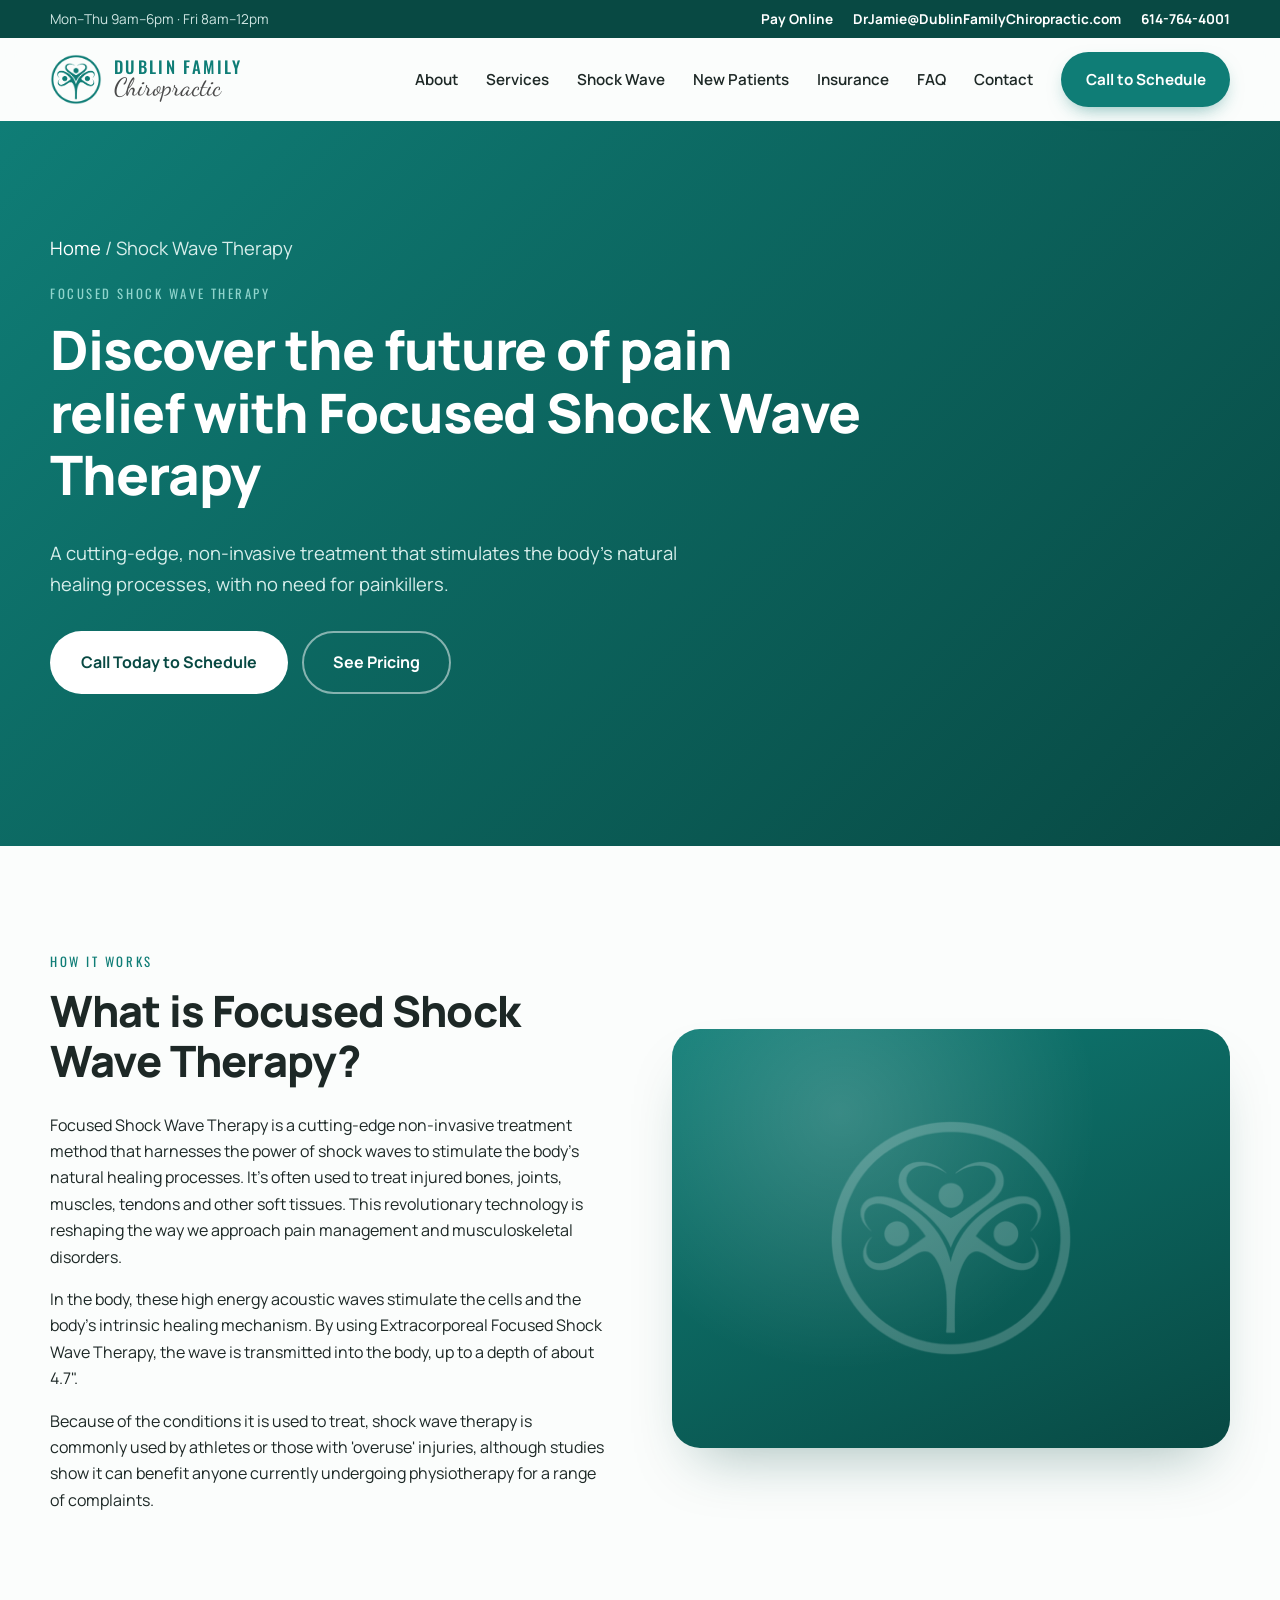
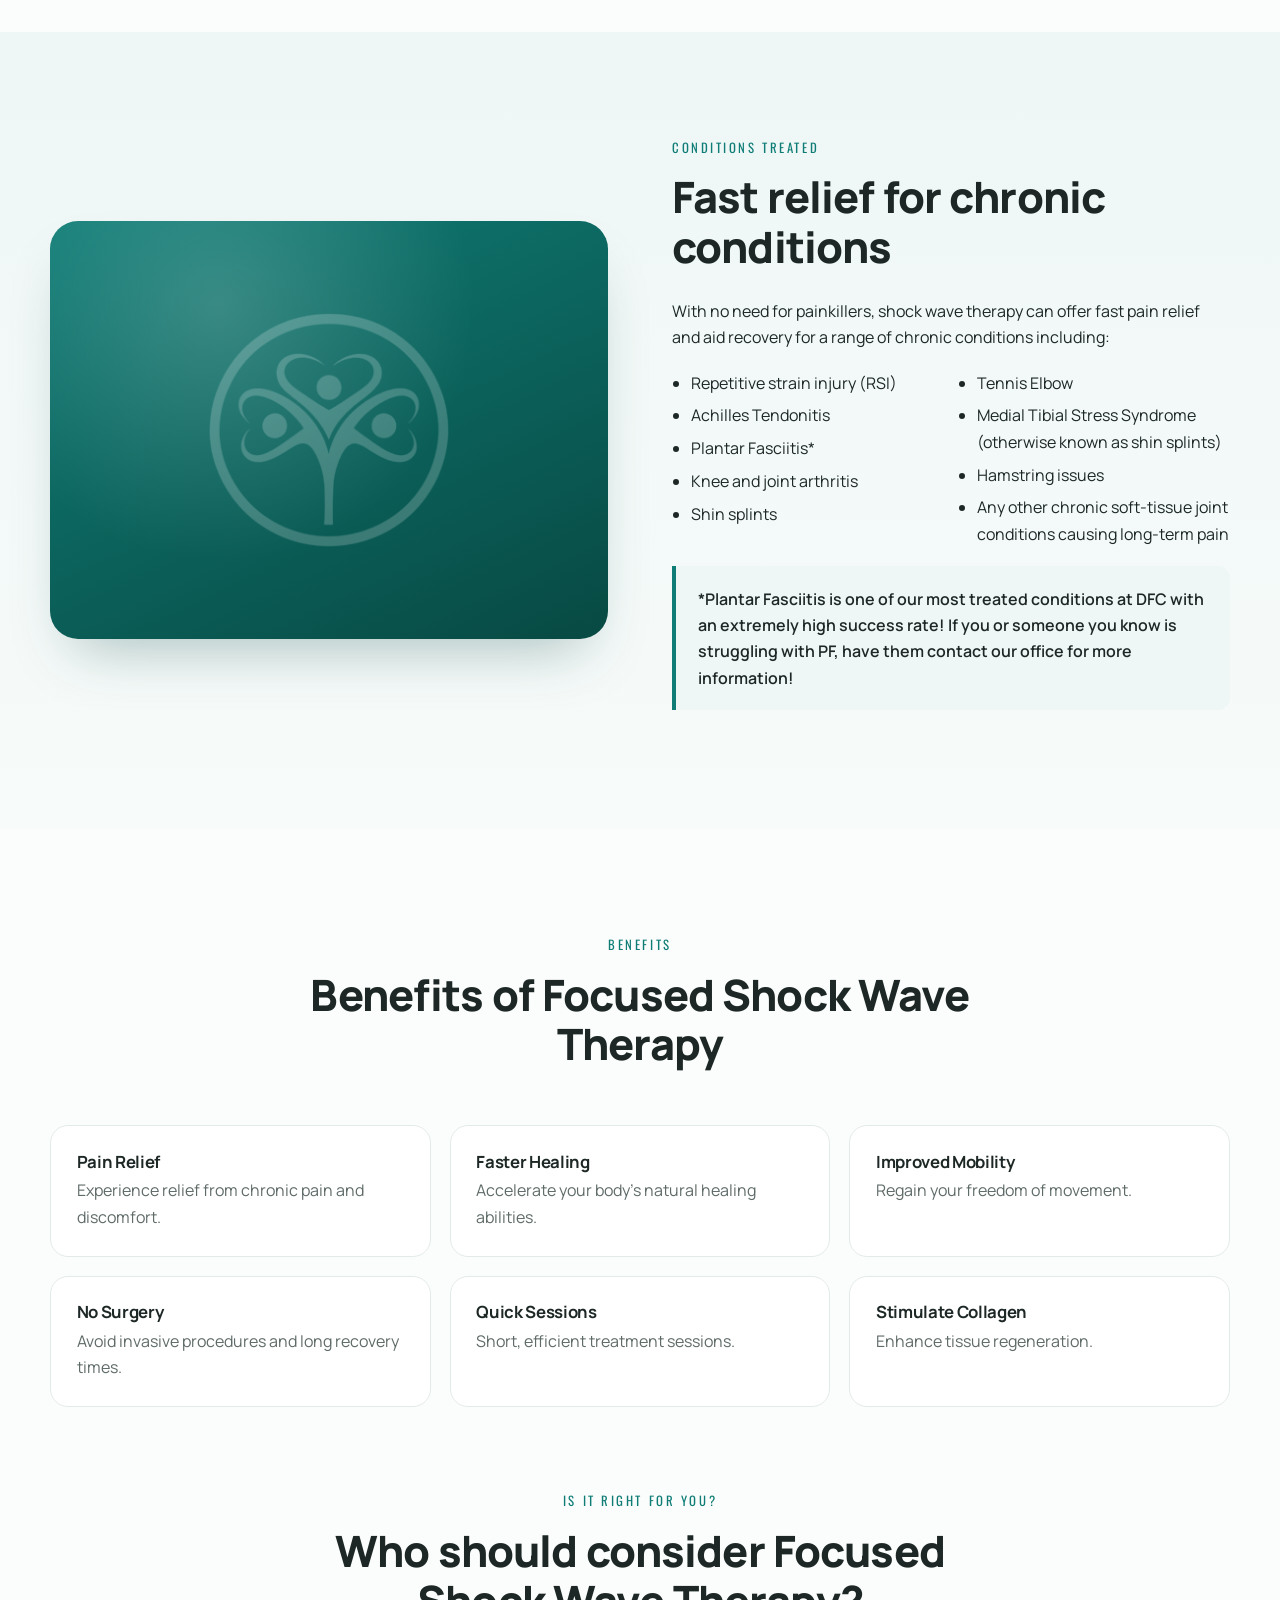
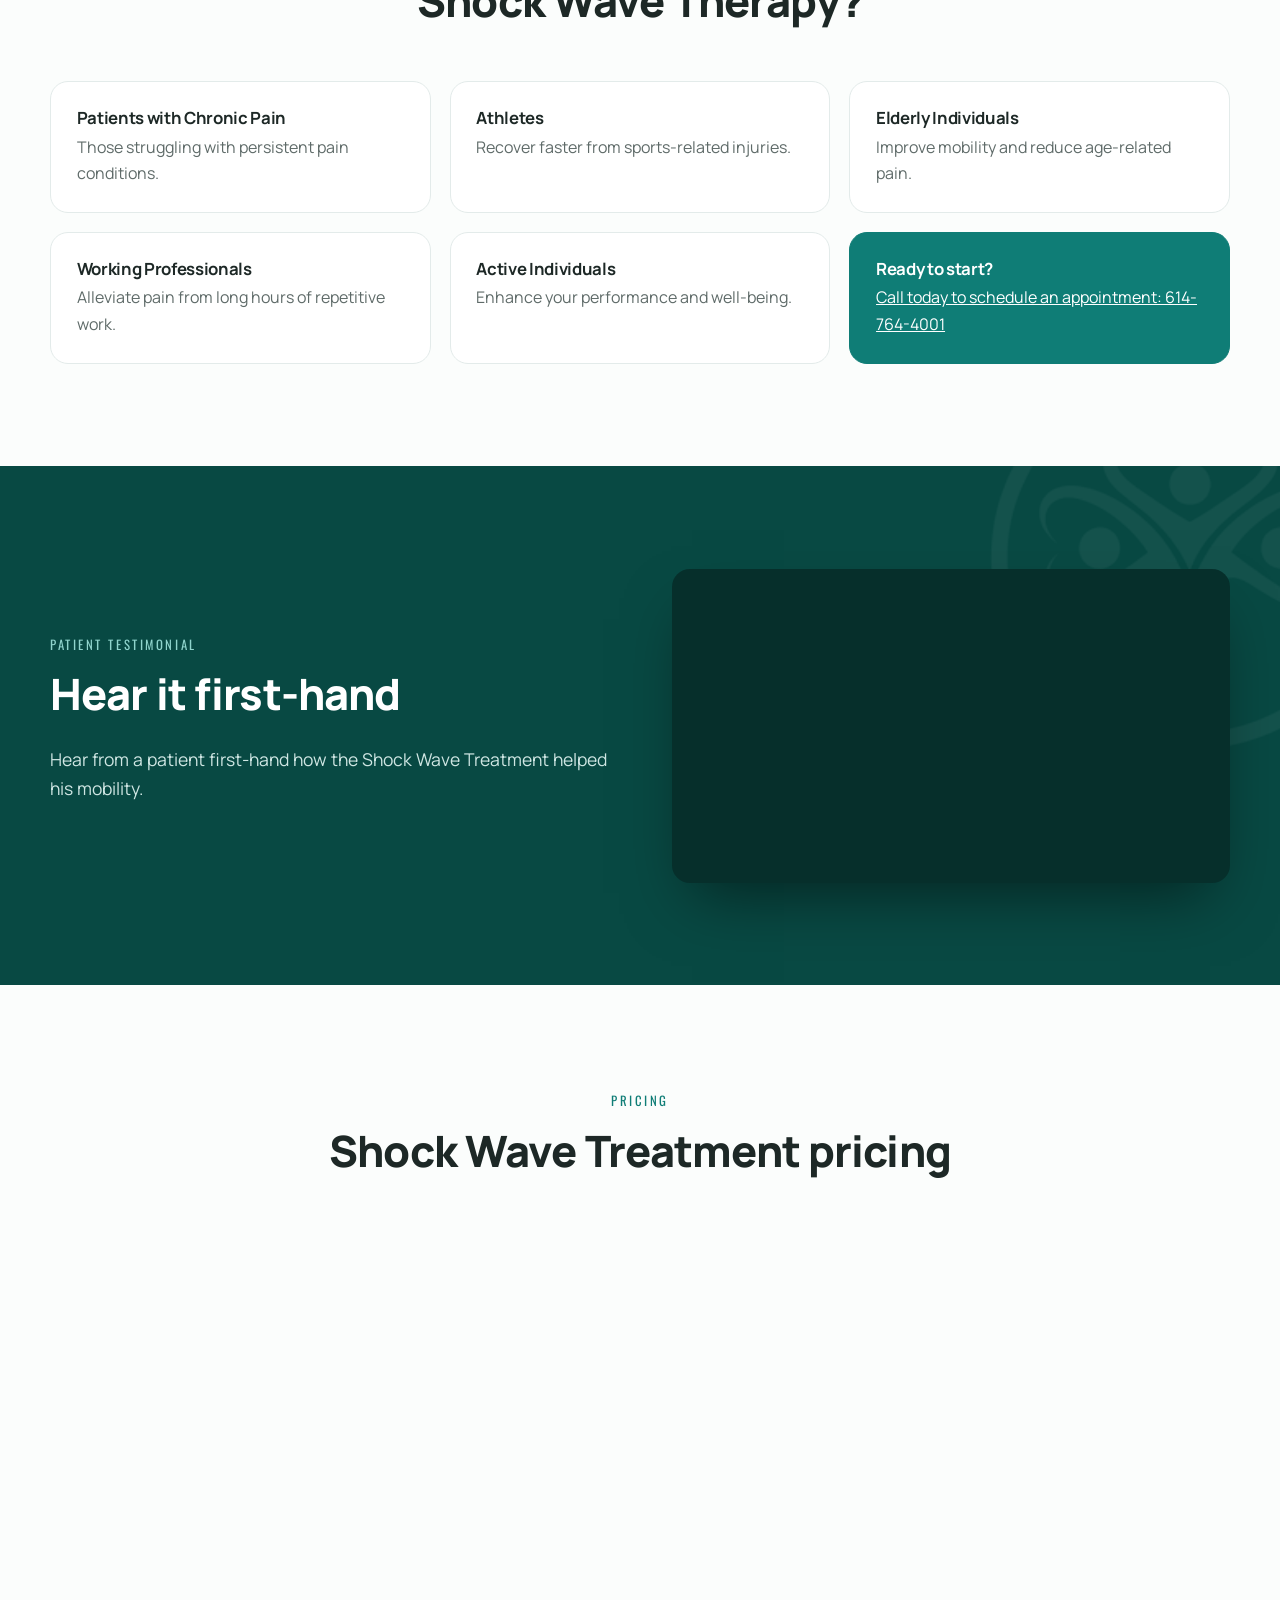
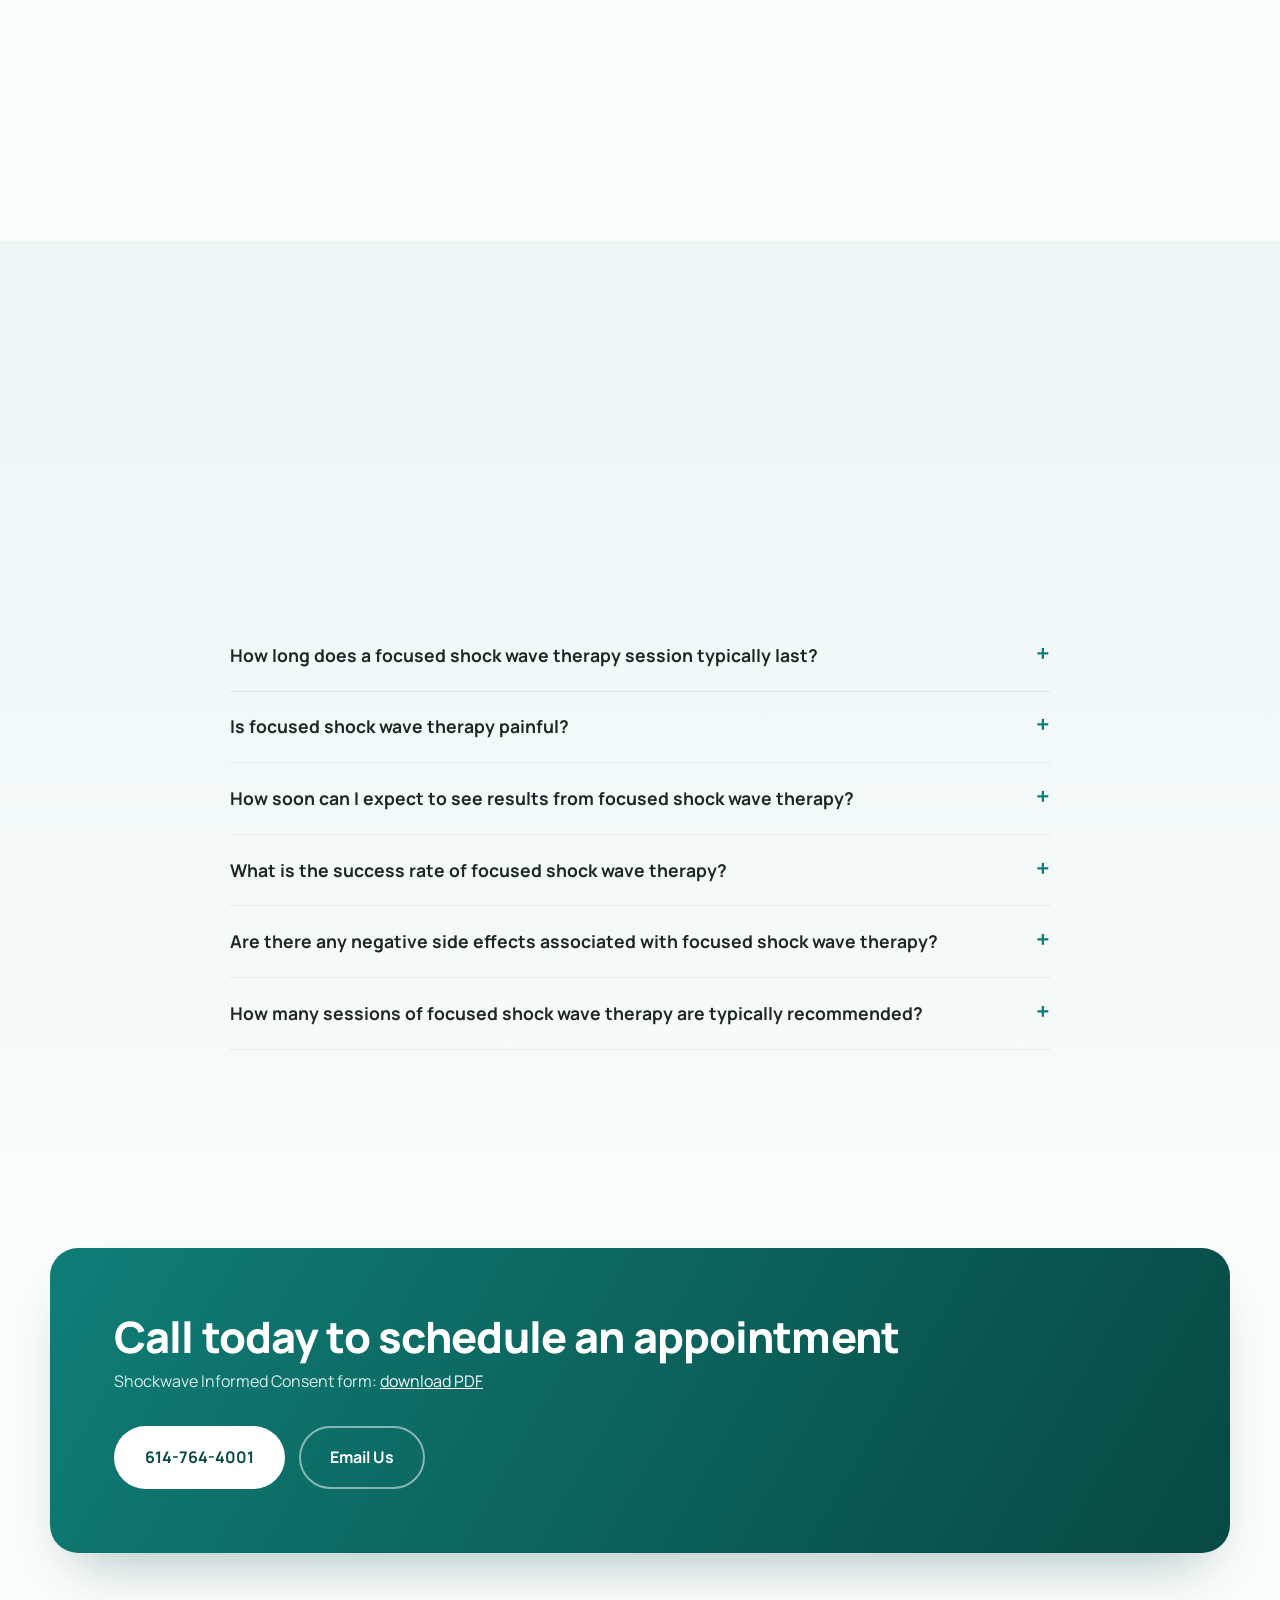
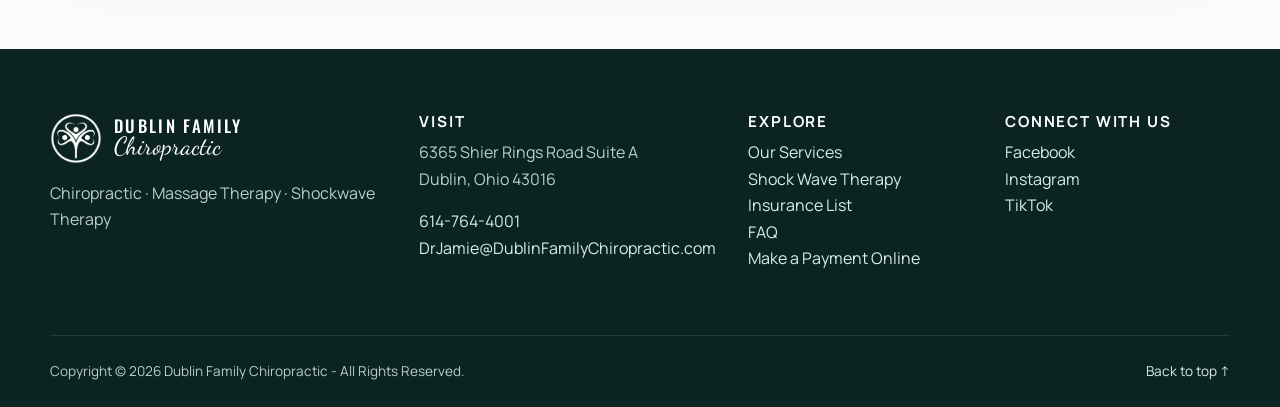
==== shock-wave-therapy/index.html @ 58684d63 "Initial Dublin Family Chiropractic website Modern rebuild of dublinfamilychiropractic.com with all c" ====
<!DOCTYPE html>
<html lang="en">
<head>
  <meta charset="utf-8">
  <meta name="viewport" content="width=device-width, initial-scale=1">
  <title>Focused Shock Wave Therapy in Dublin, Ohio | Dublin Family Chiropractic</title>
  <meta name="description" content="Focused Shock Wave Therapy at Dublin Family Chiropractic in Dublin, Ohio. Non-invasive relief for plantar fasciitis, Achilles tendonitis, tennis elbow, knee arthritis and more. 3-session package $450.">
  <link rel="canonical" href="https://dublinfamilychiropractic.com/shock-wave-therapy">
  <link rel="icon" href="../assets/favicon.png">
  <link rel="preconnect" href="https://fonts.googleapis.com">
  <link rel="preconnect" href="https://fonts.gstatic.com" crossorigin>
  <link href="https://fonts.googleapis.com/css2?family=Manrope:wght@400;500;600;700;800&family=Oswald:wght@500&family=Dancing+Script:wght@600&display=swap" rel="stylesheet">
  <link rel="stylesheet" href="../styles.css">
  <script type="application/ld+json">
  {
    "@context": "https://schema.org",
    "@type": "FAQPage",
    "mainEntity": [
      {"@type":"Question","name":"How long does a focused shock wave therapy session typically last?","acceptedAnswer":{"@type":"Answer","text":"Each treatment session typically takes between 6 to 10 minutes, making it a quick and efficient option for those with busy schedules."}},
      {"@type":"Question","name":"Is focused shock wave therapy painful?","acceptedAnswer":{"@type":"Answer","text":"Patients may experience controlled pain during the session, typically rated around 7/10 on a pain scale of 1-10. It's important to note that the discomfort is short-lived, lasting only for the duration of the treatment and usually relief is experienced at the end of the first treatment session."}},
      {"@type":"Question","name":"How soon can I expect to see results from focused shock wave therapy?","acceptedAnswer":{"@type":"Answer","text":"Many patients report noticeable improvements after the first treatment. However, individual responses may vary, and a customized treatment plan will be discussed during your consultation."}},
      {"@type":"Question","name":"What is the success rate of focused shock wave therapy?","acceptedAnswer":{"@type":"Answer","text":"Focused shock wave therapy boasts an impressive 87% success rate in addressing various musculoskeletal conditions. This non-invasive approach has been proven effective for many individuals seeking relief from pain."}},
      {"@type":"Question","name":"Are there any negative side effects associated with focused shock wave therapy?","acceptedAnswer":{"@type":"Answer","text":"No, focused shock wave therapy is known for its excellent safety profile with minimal to no negative side effects reported. It is a non-surgical and non-pharmaceutical option for those seeking pain relief."}},
      {"@type":"Question","name":"How many sessions of focused shock wave therapy are typically recommended?","acceptedAnswer":{"@type":"Answer","text":"The number of sessions needed varies based on the specific condition being treated. Your chiropractor will assess your individual needs during the consultation and recommend a personalized treatment plan to achieve the best results."}}
    ]
  }
  </script>
</head>
<body>

  <div class="topbar">
    <div class="container topbar__inner">
      <span class="topbar__left">Mon–Thu 9am–6pm · Fri 8am–12pm</span>
      <span class="topbar__right">
        <a href="../#payment">Pay Online</a>
        <a href="mailto:DrJamie@DublinFamilyChiropractic.com" class="hide-sm">DrJamie@DublinFamilyChiropractic.com</a>
        <a href="tel:6147644001">614-764-4001</a>
      </span>
    </div>
  </div>

  <header class="header" id="top">
    <div class="container header__inner">
      <a href="../" class="brand" aria-label="Dublin Family Chiropractic home">
        <img src="../assets/logo-icon.png" alt="" class="brand__icon" width="52" height="51">
        <span class="brand__text">
          <span class="brand__name">Dublin Family</span>
          <span class="brand__script">Chiropractic</span>
        </span>
      </a>
      <nav class="nav" id="nav" aria-label="Main">
        <a href="../#about">About</a>
        <a href="../#services">Services</a>
        <a href="./" aria-current="page">Shock Wave</a>
        <a href="../#new-patients">New Patients</a>
        <a href="../#insurance">Insurance</a>
        <a href="../#faq">FAQ</a>
        <a href="../#contact">Contact</a>
        <a href="tel:6147644001" class="btn btn--primary nav__cta">Call to Schedule</a>
      </nav>
      <button class="nav-toggle" aria-label="Open menu" aria-expanded="false" aria-controls="nav">
        <span></span><span></span><span></span>
      </button>
    </div>
  </header>

  <main>
    <section class="page-hero">
      <img class="page-hero__bg" src="https://img1.wsimg.com/isteam/ip/3ddc919d-f928-452c-81f0-b2dad1ad7b15/Treatment-%20Knee-326798f.jpg/:/rs=w:1600" alt="" onerror="this.remove()">
      <div class="container reveal">
        <p class="crumbs"><a href="../">Home</a> / Shock Wave Therapy</p>
        <span class="eyebrow">Focused Shock Wave Therapy</span>
        <h1>Discover the future of pain relief with Focused Shock Wave Therapy</h1>
        <p>A cutting-edge, non-invasive treatment that stimulates the body's natural healing processes, with no need for painkillers.</p>
        <div class="hero__actions">
          <a href="tel:6147644001" class="btn btn--light btn--lg">Call Today to Schedule</a>
          <a href="#pricing" class="btn btn--outline-light btn--lg">See Pricing</a>
        </div>
      </div>
    </section>

    <!-- What is it -->
    <section class="section">
      <div class="container split">
        <div class="reveal">
          <span class="eyebrow">How it works</span>
          <h2>What is Focused Shock Wave Therapy?</h2>
          <p>Focused Shock Wave Therapy is a cutting-edge non-invasive treatment method that harnesses the power of shock waves to stimulate the body's natural healing processes. It's often used to treat injured bones, joints, muscles, tendons and other soft tissues. This revolutionary technology is reshaping the way we approach pain management and musculoskeletal disorders.</p>
          <p>In the body, these high energy acoustic waves stimulate the cells and the body's intrinsic healing mechanism. By using Extracorporeal Focused Shock Wave Therapy, the wave is transmitted into the body, up to a depth of about 4.7".</p>
          <p>Because of the conditions it is used to treat, shock wave therapy is commonly used by athletes or those with 'overuse' injuries, although studies show it can benefit anyone currently undergoing physiotherapy for a range of complaints.</p>
        </div>
        <div class="reveal">
          <div class="photo-frame photo-frame--wide">
            <img src="../assets/logo-icon.png" alt="" class="photo-frame__mark">
            <img class="photo-frame__img photo-frame__img--contain" src="https://img1.wsimg.com/isteam/ip/3ddc919d-f928-452c-81f0-b2dad1ad7b15/DFC_Shockwave%20Therapy_website_icons.jpg/:/rs=w:1200" alt="Targets treatment, short time, fewer appointments" loading="lazy" onerror="this.remove()">
          </div>
        </div>
      </div>
    </section>

    <!-- Conditions -->
    <section class="section section--tint">
      <div class="container split">
        <div class="reveal">
          <div class="photo-frame photo-frame--wide">
            <img src="../assets/logo-icon.png" alt="" class="photo-frame__mark">
            <img class="photo-frame__img" src="https://img1.wsimg.com/isteam/ip/3ddc919d-f928-452c-81f0-b2dad1ad7b15/DFC_Shockwave%20Therapy_website_foot.jpg/:/rs=w:1200" alt="Shock wave therapy for the foot" loading="lazy" onerror="this.remove()">
          </div>
        </div>
        <div class="reveal">
          <span class="eyebrow">Conditions treated</span>
          <h2>Fast relief for chronic conditions</h2>
          <p>With no need for painkillers, shock wave therapy can offer fast pain relief and aid recovery for a range of chronic conditions including:</p>
          <ul class="cond-list">
            <li>Repetitive strain injury (RSI)</li>
            <li>Achilles Tendonitis</li>
            <li>Plantar Fasciitis*</li>
            <li>Knee and joint arthritis</li>
            <li>Shin splints</li>
            <li>Tennis Elbow</li>
            <li>Medial Tibial Stress Syndrome (otherwise known as shin splints)</li>
            <li>Hamstring issues</li>
            <li>Any other chronic soft-tissue joint conditions causing long-term pain</li>
          </ul>
          <p class="callout">*Plantar Fasciitis is one of our most treated conditions at DFC with an extremely high success rate! If you or someone you know is struggling with PF, have them contact our office for more information!</p>
        </div>
      </div>
    </section>

    <!-- Benefits -->
    <section class="section">
      <div class="container">
        <div class="section__head reveal">
          <span class="eyebrow">Benefits</span>
          <h2>Benefits of Focused Shock Wave Therapy</h2>
        </div>
        <div class="benefits">
          <div class="benefit reveal"><h3>Pain Relief</h3><p>Experience relief from chronic pain and discomfort.</p></div>
          <div class="benefit reveal"><h3>Faster Healing</h3><p>Accelerate your body's natural healing abilities.</p></div>
          <div class="benefit reveal"><h3>Improved Mobility</h3><p>Regain your freedom of movement.</p></div>
          <div class="benefit reveal"><h3>No Surgery</h3><p>Avoid invasive procedures and long recovery times.</p></div>
          <div class="benefit reveal"><h3>Quick Sessions</h3><p>Short, efficient treatment sessions.</p></div>
          <div class="benefit reveal"><h3>Stimulate Collagen</h3><p>Enhance tissue regeneration.</p></div>
        </div>

        <div class="section__head reveal" style="margin-top:5rem">
          <span class="eyebrow">Is it right for you?</span>
          <h2>Who should consider Focused Shock Wave Therapy?</h2>
        </div>
        <div class="benefits">
          <div class="benefit reveal"><h3>Patients with Chronic Pain</h3><p>Those struggling with persistent pain conditions.</p></div>
          <div class="benefit reveal"><h3>Athletes</h3><p>Recover faster from sports-related injuries.</p></div>
          <div class="benefit reveal"><h3>Elderly Individuals</h3><p>Improve mobility and reduce age-related pain.</p></div>
          <div class="benefit reveal"><h3>Working Professionals</h3><p>Alleviate pain from long hours of repetitive work.</p></div>
          <div class="benefit reveal"><h3>Active Individuals</h3><p>Enhance your performance and well-being.</p></div>
          <div class="benefit benefit--cta reveal"><h3>Ready to start?</h3><p><a href="tel:6147644001">Call today to schedule an appointment: 614-764-4001</a></p></div>
        </div>
      </div>
    </section>

    <!-- Testimonial -->
    <section class="section section--dark">
      <div class="container split split--dark reveal">
        <div>
          <span class="eyebrow">Patient testimonial</span>
          <h2>Hear it first-hand</h2>
          <p class="on-dark">Hear from a patient first-hand how the Shock Wave Treatment helped his mobility.</p>
        </div>
        <div class="video">
          <iframe src="https://player.vimeo.com/video/907253555?h=490e301cfd&amp;title=0&amp;portrait=0&amp;byline=0&amp;badge=0" title="Patient testimonial: shock wave treatment" allow="fullscreen; picture-in-picture" loading="lazy"></iframe>
        </div>
      </div>
    </section>

    <!-- Pricing -->
    <section class="section" id="pricing">
      <div class="container">
        <div class="section__head reveal">
          <span class="eyebrow">Pricing</span>
          <h2>Shock Wave Treatment pricing</h2>
        </div>
        <div class="pricing">
          <div class="price price--main reveal">
            <span class="price__tag">Package</span>
            <h3>Shock Wave Treatment Package</h3>
            <div class="price__amount">$450</div>
            <p>Includes three targeted sessions spaced 5-10 days apart. Following these sessions, a fourth follow-up/consultation appointment is scheduled one month after the final treatment, to assess progress and determine the necessity for future sessions. This important session educates patients on continued healing up to a year later. Our commitment extends beyond the treatment room, providing you with a nutritional support to optimize your recovery during this extended period.</p>
            <a href="tel:6147644001" class="btn btn--primary">Call to Book</a>
          </div>
          <div class="price reveal">
            <h3>Individual Session Add-On</h3>
            <div class="price__amount">$150</div>
            <p>After completing a package, these sessions target specific concerns, offering personalized care for continued improvement and ensuring you receive the precise attention your body deserves.</p>
          </div>
        </div>
        <p class="notes reveal" style="margin-top:2rem">Not currently covered by insurance, however Flexible Spending or Health Savings Accounts may be used for payment and coverage.</p>
      </div>
    </section>

    <!-- FAQ -->
    <section class="section section--tint">
      <div class="container faq">
        <div class="section__head reveal">
          <span class="eyebrow">FAQ</span>
          <h2>Focused Shock Wave Therapy FAQs</h2>
          <p>Please reach us at <a href="mailto:DrJamie@DublinFamilyChiropractic.com">DrJamie@DublinFamilyChiropractic.com</a> if you cannot find an answer to your question.</p>
        </div>
        <div class="accordion reveal">
          <details><summary>How long does a focused shock wave therapy session typically last?</summary><p>Each treatment session typically takes between 6 to 10 minutes, making it a quick and efficient option for those with busy schedules.</p></details>
          <details><summary>Is focused shock wave therapy painful?</summary><p>Patients may experience controlled pain during the session, typically rated around 7/10 on a pain scale of 1-10. It's important to note that the discomfort is short-lived, lasting only for the duration of the treatment and usually relief is experienced at the end of the first treatment session.</p></details>
          <details><summary>How soon can I expect to see results from focused shock wave therapy?</summary><p>Many patients report noticeable improvements after the first treatment. However, individual responses may vary, and a customized treatment plan will be discussed during your consultation.</p></details>
          <details><summary>What is the success rate of focused shock wave therapy?</summary><p>Focused shock wave therapy boasts an impressive 87% success rate in addressing various musculoskeletal conditions. This non-invasive approach has been proven effective for many individuals seeking relief from pain.</p></details>
          <details><summary>Are there any negative side effects associated with focused shock wave therapy?</summary><p>No, focused shock wave therapy is known for its excellent safety profile with minimal to no negative side effects reported. It is a non-surgical and non-pharmaceutical option for those seeking pain relief.</p></details>
          <details><summary>How many sessions of focused shock wave therapy are typically recommended?</summary><p>The number of sessions needed varies based on the specific condition being treated. Your chiropractor will assess your individual needs during the consultation and recommend a personalized treatment plan to achieve the best results.</p></details>
        </div>
      </div>
    </section>

    <section class="cta" style="padding-top:clamp(4rem,8vw,6rem)">
      <div class="container cta__inner reveal">
        <div>
          <h2>Call today to schedule an appointment</h2>
          <p>Shockwave Informed Consent form: <a href="https://img1.wsimg.com/blobby/go/3ddc919d-f928-452c-81f0-b2dad1ad7b15/downloads/Shockwave%20Informed%20Consent.pdf?ver=1788445958295" target="_blank" rel="noopener" style="color:#fff;text-decoration:underline">download PDF</a></p>
        </div>
        <div class="cta__actions">
          <a href="tel:6147644001" class="btn btn--light btn--lg">614-764-4001</a>
          <a href="mailto:DrJamie@DublinFamilyChiropractic.com?subject=Shock%20Wave%20Therapy" class="btn btn--outline-light btn--lg">Email Us</a>
        </div>
      </div>
    </section>
  </main>

  <footer class="footer">
    <div class="container footer__grid">
      <div>
        <a href="../" class="brand brand--light">
          <img src="../assets/logo-icon-white.png" alt="" class="brand__icon" width="52" height="51">
          <span class="brand__text">
            <span class="brand__name">Dublin Family</span>
            <span class="brand__script">Chiropractic</span>
          </span>
        </a>
        <p class="footer__tag">Chiropractic · Massage Therapy · Shockwave Therapy</p>
      </div>
      <div>
        <h4>Visit</h4>
        <p>6365 Shier Rings Road Suite A<br>Dublin, Ohio 43016</p>
        <p><a href="tel:6147644001">614-764-4001</a><br><a href="mailto:DrJamie@DublinFamilyChiropractic.com">DrJamie@DublinFamilyChiropractic.com</a></p>
      </div>
      <div>
        <h4>Explore</h4>
        <p><a href="../#services">Our Services</a><br><a href="./">Shock Wave Therapy</a><br><a href="../#insurance">Insurance List</a><br><a href="../#faq">FAQ</a><br><a href="../#payment">Make a Payment Online</a></p>
      </div>
      <div>
        <h4>Connect with us</h4>
        <p><a href="https://www.facebook.com/DublinFamilyChiro/" target="_blank" rel="noopener">Facebook</a><br><a href="https://www.instagram.com/DFCWellness" target="_blank" rel="noopener">Instagram</a><br><a href="https://www.tiktok.com/@dublinfamilychiropractic" target="_blank" rel="noopener">TikTok</a></p>
      </div>
    </div>
    <div class="container footer__bottom">
      <span>Copyright © <span id="year"></span> Dublin Family Chiropractic - All Rights Reserved.</span>
      <a href="#top">Back to top ↑</a>
    </div>
  </footer>

  <div class="mobile-bar">
    <a href="../#contact" class="btn btn--ghost">Contact</a>
    <a href="tel:6147644001" class="btn btn--primary">Call to Schedule</a>
  </div>

  <script src="../script.js"></script>
</body>
</html>
---- styles.css ----
/* ==========================================================
   Dublin Family Chiropractic — styles
   Brand colors sampled from the logo
   ========================================================== */
:root {
  --teal: #0f7d76;
  --teal-600: #0b6660;
  --teal-800: #084943;
  --teal-50: #eef7f6;
  --teal-100: #d7eeeb;
  --ink: #1d2826;
  --gray: #4a4a4a;          /* logo script gray */
  --muted: #5f6b69;
  --line: #e3ebea;
  --bg: #fbfdfc;
  --white: #fff;
  --radius: 18px;
  --radius-sm: 12px;
  --shadow: 0 10px 30px -12px rgba(8, 73, 67, .22);
  --shadow-lg: 0 30px 60px -25px rgba(8, 73, 67, .35);
  --container: 1180px;
}

*, *::before, *::after { box-sizing: border-box; }
html { overflow-x: clip; scroll-behavior: smooth; scroll-padding-top: 90px; }
body {
  margin: 0; overflow-x: hidden;
  font-family: "Manrope", system-ui, -apple-system, Segoe UI, Roboto, sans-serif;
  color: var(--ink);
  background: var(--bg);
  line-height: 1.65;
  -webkit-font-smoothing: antialiased;
}
img { max-width: 100%; display: block; }
a { color: var(--teal); text-decoration: none; }
a:hover { color: var(--teal-600); }
h1, h2, h3, h4 { line-height: 1.15; margin: 0 0 .6em; letter-spacing: -.02em; }
h1 { font-size: clamp(2.3rem, 4.4vw, 3.5rem); font-weight: 800; }
h2 { font-size: clamp(1.9rem, 3.4vw, 2.7rem); font-weight: 800; }
h3 { font-size: 1.2rem; font-weight: 700; }
p { margin: 0 0 1em; }
.lead { font-size: 1.15rem; color: var(--muted); }
.container { width: min(100% - 2.5rem, var(--container)); margin-inline: auto; }
.center { text-align: center; margin-top: 2.5rem; }

/* ---------- Buttons ---------- */
.btn {
  display: inline-flex; align-items: center; justify-content: center; gap: .5rem;
  padding: .8rem 1.4rem; border-radius: 999px; font-weight: 700; font-size: .95rem;
  border: 2px solid transparent; cursor: pointer; transition: all .2s ease; white-space: nowrap;
  font-family: inherit;
}
.btn--lg { padding: 1rem 1.8rem; font-size: 1rem; }
.btn--block { width: 100%; }
.btn--primary { background: var(--teal); color: #fff; box-shadow: 0 8px 20px -8px rgba(15,125,118,.6); }
.btn--primary:hover { background: var(--teal-600); color: #fff; transform: translateY(-2px); }
.btn--ghost { background: transparent; color: var(--teal); border-color: var(--teal-100); }
.btn--ghost:hover { border-color: var(--teal); background: var(--teal-50); }
.btn--light { background: #fff; color: var(--teal-800); }
.btn--light:hover { background: var(--teal-50); color: var(--teal-800); transform: translateY(-2px); }
.btn--outline-light { color: #fff; border-color: rgba(255,255,255,.5); }
.btn--outline-light:hover { border-color: #fff; color: #fff; background: rgba(255,255,255,.08); }

/* ---------- Top bar & header ---------- */
.topbar { background: var(--teal-800); color: #cfe6e3; font-size: .85rem; }
.topbar__inner { display: flex; justify-content: space-between; gap: 1rem; padding: .5rem 0; flex-wrap: wrap; }
.topbar a { color: #fff; font-weight: 700; }
.topbar__right { display: flex; gap: 1.25rem; align-items: center; }

.header {
  position: sticky; top: 0; z-index: 50;
  background: rgba(251,253,252,.85); backdrop-filter: saturate(160%) blur(14px);
  border-bottom: 1px solid transparent; transition: border-color .2s, box-shadow .2s;
}
.header.scrolled { border-color: var(--line); box-shadow: 0 6px 20px -16px rgba(0,0,0,.3); }
.header__inner { display: flex; align-items: center; justify-content: space-between; padding: .85rem 0; }

.brand { display: flex; align-items: center; gap: .75rem; color: var(--teal); }
.brand__icon { width: 52px; height: auto; }
.brand__text { display: flex; flex-direction: column; line-height: 1; }
.brand__name { font-family: "Oswald", sans-serif; font-weight: 500; text-transform: uppercase; letter-spacing: .14em; font-size: 1.05rem; color: var(--teal); }
.brand__script { font-family: "Dancing Script", cursive; font-size: 1.55rem; color: var(--gray); margin-top: -.05em; }
.brand--light .brand__name, .brand--light .brand__script { color: #fff; }

.nav { display: flex; align-items: center; gap: 1.75rem; }
.nav a:not(.btn) { color: var(--ink); font-weight: 600; font-size: .95rem; position: relative; }
.nav a:not(.btn)::after {
  content: ""; position: absolute; left: 0; bottom: -6px; height: 2px; width: 0; background: var(--teal); transition: width .2s;
}
.nav a:not(.btn):hover::after { width: 100%; }
.nav-toggle { display: none; background: none; border: 0; padding: .5rem; cursor: pointer; }
.nav-toggle span { display: block; width: 24px; height: 2px; background: var(--ink); margin: 5px 0; transition: .25s; }

/* ---------- Hero ---------- */
.hero {
  position: relative; overflow: hidden; padding: clamp(3rem, 7vw, 6rem) 0 clamp(4rem, 8vw, 7rem);
  background:
    radial-gradient(1000px 500px at 85% 10%, var(--teal-50), transparent 60%),
    radial-gradient(600px 400px at 0% 100%, #f2f8f7, transparent 60%);
}
.hero__grid { display: grid; grid-template-columns: 1.1fr .9fr; gap: 4rem; align-items: center; }
.pill {
  display: inline-flex; align-items: center; gap: .5rem; padding: .4rem .9rem; border-radius: 999px;
  background: #fff; border: 1px solid var(--teal-100); color: var(--teal-800); font-weight: 700; font-size: .85rem; margin-bottom: 1.4rem;
}
.dot { width: 8px; height: 8px; border-radius: 50%; background: #22c55e; box-shadow: 0 0 0 4px rgba(34,197,94,.18); }
.accent { color: var(--teal); font-family: "Dancing Script", cursive; font-weight: 600; font-size: 1.12em; letter-spacing: 0; }
.hero__actions { display: flex; gap: .9rem; flex-wrap: wrap; margin: 2rem 0 2.5rem; }
.hero__trust { list-style: none; padding: 0; margin: 0; display: flex; gap: 2.5rem; flex-wrap: wrap; }
.hero__trust li { display: flex; align-items: center; gap: .7rem; }
.hero__trust strong { font-size: 1.35rem; color: var(--teal-800); }
.hero__trust span { font-size: .8rem; color: var(--muted); line-height: 1.3; }
.hero__media { position: relative; }

.photo-frame {
  aspect-ratio: 4 / 5; border-radius: 28px; position: relative;
  background: linear-gradient(155deg, var(--teal) 0%, var(--teal-800) 100%);
  display: grid; place-items: center; box-shadow: var(--shadow-lg);
}
.photo-frame::before {
  content: ""; position: absolute; inset: 0; border-radius: inherit;
  background: radial-gradient(circle at 30% 20%, rgba(255,255,255,.18), transparent 50%);
}
.photo-frame__mark { width: 45%; opacity: .2; filter: brightness(0) invert(1); }
.photo-frame__label {
  position: absolute; bottom: 1.25rem; left: 1.25rem; background: rgba(255,255,255,.95);
  padding: .55rem 1rem; border-radius: 999px; font-weight: 700; font-size: .9rem; color: var(--teal-800);
}
.photo-frame--tall { aspect-ratio: 4 / 5; }
.float-card {
  position: absolute; left: -2rem; top: 12%; display: flex; align-items: center; gap: .8rem;
  background: #fff; padding: .9rem 1.2rem; border-radius: 16px; box-shadow: var(--shadow);
  animation: bob 5s ease-in-out infinite;
}
.float-card strong { display: block; font-size: .95rem; }
.float-card span { font-size: .8rem; color: var(--muted); }
.float-card__icon { width: 38px; height: 38px; border-radius: 50%; background: var(--teal-50); color: var(--teal); display: grid; place-items: center; font-weight: 800; }
@keyframes bob { 50% { transform: translateY(-8px); } }

/* ---------- Sections ---------- */
.section { padding: clamp(4rem, 8vw, 7rem) 0; }
.section--tint { background: linear-gradient(180deg, var(--teal-50), #f7fbfa); }
.section--dark { background: var(--teal-800); color: #fff; position: relative; overflow: hidden; }
.section--dark::after {
  content: ""; position: absolute; right: -120px; top: -120px; width: 420px; height: 420px;
  background: url(assets/logo-icon-white.png) center/contain no-repeat; opacity: .05;
}
.section__head { max-width: 680px; margin: 0 auto 3.5rem; text-align: center; }
.section__head p { color: var(--muted); font-size: 1.08rem; }
.section__head--light p { color: #cfe6e3; }
.eyebrow {
  display: inline-block; font-family: "Oswald", sans-serif; text-transform: uppercase; letter-spacing: .2em;
  font-size: .8rem; color: var(--teal); margin-bottom: .9rem;
}
.section--dark .eyebrow { color: #8fd4cc; }

/* About */
.about { display: grid; grid-template-columns: 1fr 1.1fr; gap: 4.5rem; align-items: start; }
.about__copy .lead { font-size: clamp(1.3rem, 2.2vw, 1.7rem); color: var(--ink); font-weight: 600; line-height: 1.45; }
.doctor { background: #fff; border: 1px solid var(--line); border-radius: 24px; padding: clamp(1.8rem, 4vw, 2.8rem); box-shadow: var(--shadow); }
.checklist { list-style: none; padding: 0; margin: 1.5rem 0 2rem; display: grid; gap: .6rem; }
.checklist li { padding-left: 2rem; position: relative; font-weight: 600; }
.checklist li::before {
  content: "✓"; position: absolute; left: 0; top: .1em; width: 1.35rem; height: 1.35rem; border-radius: 50%;
  background: var(--teal-50); color: var(--teal); display: grid; place-items: center; font-size: .75rem; font-weight: 800;
}

/* Cards */
.cards { display: grid; grid-template-columns: repeat(3, 1fr); gap: 1.5rem; }
.card {
  background: #fff; border: 1px solid var(--line); border-radius: var(--radius); padding: 2rem;
  transition: transform .25s, box-shadow .25s, border-color .25s;
}
.card:hover { transform: translateY(-6px); box-shadow: var(--shadow); border-color: var(--teal-100); }
.card__icon { width: 54px; height: 54px; border-radius: 14px; background: var(--teal-50); display: grid; place-items: center; font-size: 1.5rem; margin-bottom: 1.2rem; }
.card p { color: var(--muted); margin: 0; }
.conditions { margin-top: 3.5rem; text-align: center; }
.tags { display: flex; flex-wrap: wrap; justify-content: center; gap: .6rem; }
.tags span { background: #fff; border: 1px solid var(--line); padding: .5rem 1.1rem; border-radius: 999px; font-weight: 600; font-size: .9rem; }

/* Steps */
.steps { list-style: none; padding: 0; margin: 0 0 3rem; display: grid; grid-template-columns: repeat(3, 1fr); gap: 1.5rem; counter-reset: s; }
.step { position: relative; padding: 2rem; border-radius: var(--radius); background: #fff; border: 1px solid var(--line); }
.step__num {
  display: grid; place-items: center; width: 46px; height: 46px; border-radius: 50%;
  background: var(--teal); color: #fff; font-weight: 800; margin-bottom: 1.2rem; font-size: 1.1rem;
}
.step p { color: var(--muted); margin: 0; }
.np-grid { display: grid; grid-template-columns: 1fr 1fr; gap: 1.5rem; }
.panel { background: var(--teal-50); border-radius: var(--radius); padding: 2rem; }
.file-link { display: block; padding: .8rem 1rem; background: #fff; border-radius: 10px; margin-bottom: .6rem; font-weight: 600; }
.file-link:hover { box-shadow: var(--shadow); }

/* Reviews */
.reviews { display: grid; grid-template-columns: repeat(3, 1fr); gap: 1.5rem; position: relative; z-index: 1; }
.review { margin: 0; background: rgba(255,255,255,.07); border: 1px solid rgba(255,255,255,.12); border-radius: var(--radius); padding: 2rem; }
.review blockquote { margin: .8rem 0 1.2rem; font-size: 1.05rem; color: #eaf6f4; }
.review figcaption { color: #8fd4cc; font-weight: 700; }
.stars { color: #fbbf24; letter-spacing: .1em; }

/* FAQ */
.faq { max-width: 820px; }
.accordion details { border-bottom: 1px solid var(--line); padding: 1.3rem 0; }
.accordion summary {
  cursor: pointer; font-weight: 700; font-size: 1.1rem; list-style: none; display: flex; justify-content: space-between; gap: 1rem;
}
.accordion summary::-webkit-details-marker { display: none; }
.accordion summary::after { content: "+"; color: var(--teal); font-size: 1.5rem; line-height: 1; transition: transform .2s; }
.accordion details[open] summary::after { transform: rotate(45deg); }
.accordion p { margin: .9rem 0 0; color: var(--muted); }

/* CTA */
.cta { padding: 0 0 clamp(4rem, 8vw, 6rem); }
.cta__inner {
  background: linear-gradient(120deg, var(--teal) 0%, var(--teal-800) 100%); color: #fff; border-radius: 28px;
  padding: clamp(2.5rem, 5vw, 4rem); display: flex; align-items: center; justify-content: space-between; gap: 2rem; flex-wrap: wrap;
  box-shadow: var(--shadow-lg);
}
.cta__inner h2 { margin-bottom: .4rem; }
.cta__inner p { color: #d7eeeb; margin: 0; }
.cta__actions { display: flex; gap: .9rem; flex-wrap: wrap; }

/* Contact */
.contact { display: grid; grid-template-columns: .9fr 1.1fr; gap: 4rem; }
.info-row { display: flex; gap: 1rem; margin-bottom: 1.4rem; }
.info-row__icon { width: 46px; height: 46px; flex: none; border-radius: 12px; background: var(--teal-50); display: grid; place-items: center; }
.info-row strong { display: block; font-size: .8rem; text-transform: uppercase; letter-spacing: .1em; color: var(--muted); }
.info-row a, .info-row span { font-weight: 600; color: var(--ink); }
.hours { margin-top: 2rem; background: #fff; border: 1px solid var(--line); border-radius: var(--radius); padding: 1.5rem; }
.hours table { width: 100%; border-collapse: collapse; margin-top: .6rem; }
.hours td { padding: .45rem 0; border-bottom: 1px dashed var(--line); }
.hours td:last-child { text-align: right; font-weight: 600; }
.form { background: #fff; border: 1px solid var(--line); border-radius: var(--radius); padding: 2rem; box-shadow: var(--shadow); margin-bottom: 1.5rem; }
.form__row { display: grid; grid-template-columns: 1fr 1fr; gap: 1rem; }
.form label { display: block; font-weight: 600; font-size: .88rem; margin-bottom: 1rem; }
.form input, .form textarea {
  display: block; width: 100%; margin-top: .35rem; padding: .8rem 1rem; border: 1px solid var(--line); border-radius: 10px;
  font: inherit; background: var(--bg); transition: border-color .2s, box-shadow .2s;
}
.form input:focus, .form textarea:focus { outline: none; border-color: var(--teal); box-shadow: 0 0 0 4px var(--teal-50); }
.form__note { font-size: .8rem; color: var(--muted); margin: .9rem 0 0; }
.form__success { padding: 1rem; border-radius: 10px; background: var(--teal-50); color: var(--teal-800); font-weight: 600; }
.map { border-radius: var(--radius); overflow: hidden; border: 1px solid var(--line); height: 280px; }
.map iframe { width: 100%; height: 100%; border: 0; }

/* Footer */
.footer { background: #0b2421; color: #b8cfcc; padding: 4rem 0 1.5rem; }
.footer__grid { display: grid; grid-template-columns: 1.5fr 1fr 1fr 1fr; gap: 2rem; }
.footer h4 { color: #fff; font-size: .95rem; text-transform: uppercase; letter-spacing: .12em; }
.footer a { color: #d7eeeb; }
.footer a:hover { color: #fff; }
.footer__tag { margin-top: 1rem; }
.footer__bottom { display: flex; justify-content: space-between; border-top: 1px solid rgba(255,255,255,.1); margin-top: 3rem; padding-top: 1.5rem; font-size: .85rem; flex-wrap: wrap; gap: 1rem; }

.mobile-bar { display: none; }

/* Reveal on scroll */
.reveal { opacity: 0; transform: translateY(24px); transition: opacity .7s ease, transform .7s ease; }
.reveal.in { opacity: 1; transform: none; }
@media (prefers-reduced-motion: reduce) {
  .reveal { opacity: 1; transform: none; transition: none; }
  .float-card { animation: none; }
  html { scroll-behavior: auto; }
}

/* ==========================================================
   PLACEHOLDER MARKERS — content still to be pulled from the
   current site. Remove the "show-placeholders" class on <body>
   (or delete this block) once everything is filled in.
   ========================================================== */
.show-placeholders .ph { outline: 2px dashed #f59e0b; outline-offset: 4px; position: relative; }
.show-placeholders .ph::after {
  content: "TO FILL: " attr(data-note); position: absolute; top: -.7rem; left: .8rem; z-index: 2;
  background: #f59e0b; color: #1f1300; font: 700 .68rem/1.3 "Manrope", sans-serif; padding: .2rem .5rem; border-radius: 6px;
  max-width: calc(100% - 1.6rem); letter-spacing: 0; text-transform: none;
}
.show-placeholders .ph--block { padding: 1.2rem 1rem .6rem; border-radius: 10px; margin: 1.6rem 0 1rem; }
.show-placeholders .ph-inline, .show-placeholders .ph-text {
  background: #fef3c7; color: #92400e; padding: .05rem .4rem; border-radius: 4px; font-size: .8em; font-weight: 700; font-style: normal;
}
.show-placeholders .ph-li { color: #92400e; }
.show-placeholders .ph-li::before { background: #fef3c7 !important; color: #92400e !important; content: "?" !important; }
.show-placeholders .ph-btn { outline: 2px dashed #f59e0b; outline-offset: 3px; }

/* ---------- Responsive ---------- */
@media (max-width: 980px) {
  .hero__grid, .about, .contact { grid-template-columns: 1fr; gap: 3rem; }
  .hero__media { max-width: 460px; }
  .about__media { max-width: 420px; }
  .cards, .reviews, .steps { grid-template-columns: 1fr 1fr; }
  .footer__grid { grid-template-columns: 1fr 1fr; }
  .float-card { left: 1rem; }
}
@media (max-width: 860px) {
  .header { backdrop-filter: none; background: #fff; }
  .nav-toggle { display: block; }
  .nav {
    position: fixed; inset: 0 0 0 auto; width: min(320px, 85vw); background: #fff; flex-direction: column; align-items: flex-start;
    padding: 6rem 2rem 2rem; gap: 1.4rem; transform: translateX(100%); transition: transform .3s ease; box-shadow: -20px 0 40px -20px rgba(0,0,0,.3);
  }
  .nav.open { transform: none; }
  .nav:not(.open) { visibility: hidden; transition: transform .3s ease, visibility 0s .3s; }
  .nav a:not(.btn) { font-size: 1.15rem; }
  .nav-toggle { position: relative; z-index: 60; }
  .nav-toggle[aria-expanded="true"] span:nth-child(1) { transform: translateY(7px) rotate(45deg); }
  .nav-toggle[aria-expanded="true"] span:nth-child(2) { opacity: 0; }
  .nav-toggle[aria-expanded="true"] span:nth-child(3) { transform: translateY(-7px) rotate(-45deg); }
  .topbar__inner > span:first-child { display: none; }
  .topbar__inner { justify-content: center; }
}
@media (max-width: 640px) {
  .cards, .reviews, .steps, .np-grid, .form__row, .footer__grid { grid-template-columns: 1fr; }
  .hero__trust { gap: 1.5rem; }
  .brand__icon { width: 44px; }
  .brand__name { font-size: .9rem; }
  .brand__script { font-size: 1.3rem; }
  .mobile-bar {
    display: grid; grid-template-columns: 1fr 1.6fr; gap: .6rem; position: fixed; left: 0; right: 0; bottom: 0; z-index: 40;
    padding: .7rem 1rem calc(.7rem + env(safe-area-inset-bottom)); background: rgba(255,255,255,.95); backdrop-filter: blur(10px);
    border-top: 1px solid var(--line);
  }
  body { padding-bottom: 76px; }
}

/* ---------- Content additions ---------- */
.muted { color: var(--muted); }
.small { font-size: .8em; font-weight: 500; }
.photo-frame__img { position: absolute; inset: 0; width: 100%; height: 100%; object-fit: cover; border-radius: inherit; }
.photo-frame--wide { aspect-ratio: 4 / 3; }
.card { display: flex; flex-direction: column; }
.card p { flex: 1; }
.card--feature { background: linear-gradient(160deg, var(--teal) 0%, var(--teal-800) 100%); color: #fff; border: 0; }
.card--feature p { color: #d7eeeb; }
.card--feature .card__icon { background: rgba(255,255,255,.14); }
.card__link { margin-top: 1.2rem; font-weight: 700; color: #fff; }
.card__link:hover { color: #fff; text-decoration: underline; }
.conditions .muted { margin-top: 1.5rem; }

.split { display: grid; grid-template-columns: 1fr 1fr; gap: 4rem; align-items: center; }
.mini-stats { list-style: none; padding: 0; margin: 1.8rem 0 2rem; display: flex; gap: 1rem; flex-wrap: wrap; }
.mini-stats li { background: var(--teal-50); border-radius: 14px; padding: 1rem 1.2rem; min-width: 130px; }
.mini-stats strong { display: block; font-size: 1.6rem; color: var(--teal-800); line-height: 1.1; }
.mini-stats span { font-size: .85rem; color: var(--muted); }

.forms { background: #fff; border: 1px solid var(--line); border-radius: var(--radius); padding: 2rem; }
.forms__grid { display: grid; grid-template-columns: repeat(3, 1fr); gap: .8rem; }
.file-link { display: flex; align-items: center; gap: .7rem; padding: 1rem 1.1rem; background: var(--teal-50); border-radius: 12px; margin: 0; font-weight: 700; color: var(--ink); transition: .2s; }
.file-link em { margin-left: auto; font-style: normal; font-size: .8rem; color: var(--teal); }
.file-link:hover { background: var(--teal-100); color: var(--ink); box-shadow: none; }

.ins-grid { list-style: none; padding: 0; margin: 0 0 2rem; display: grid; grid-template-columns: repeat(4, 1fr); gap: .7rem; }
.ins-grid li { background: #fff; border: 1px solid var(--line); border-radius: 12px; padding: .9rem 1rem; font-weight: 600; font-size: .92rem; line-height: 1.35; }
.ins-grid small { display: block; color: var(--muted); font-weight: 500; margin-top: .2rem; }
.notes { max-width: 820px; margin: 0 auto; text-align: center; font-size: .9rem; color: var(--muted); }
.notes p { margin-bottom: .5rem; }

.split--dark { position: relative; z-index: 1; }
.on-dark { color: #cfe6e3; font-size: 1.1rem; }
.social-row { display: flex; gap: .7rem; flex-wrap: wrap; margin-top: 1.8rem; }
.video { position: relative; aspect-ratio: 16 / 9; border-radius: var(--radius); overflow: hidden; box-shadow: 0 30px 60px -20px rgba(0,0,0,.5); background: #062f2b; }
.video iframe { position: absolute; inset: 0; width: 100%; height: 100%; border: 0; }

.hours tr.today td { color: var(--teal); font-weight: 800; }
.pay { margin-top: 1.5rem; display: flex; gap: 1.2rem; align-items: center; justify-content: space-between; background: var(--teal-50); border-radius: var(--radius); padding: 1.4rem 1.5rem; }
.pay p { margin: .3rem 0 0; font-size: .85rem; color: var(--muted); }
.contact__side .map { margin-bottom: 1rem; }

/* Sub-page hero */
.page-hero { position: relative; color: #fff; padding: clamp(4rem, 9vw, 7rem) 0; background: linear-gradient(135deg, var(--teal) 0%, var(--teal-800) 100%); overflow: hidden; }
.page-hero__bg { position: absolute; inset: 0; width: 100%; height: 100%; object-fit: cover; opacity: .22; }
.page-hero .container { position: relative; }
.page-hero h1 { max-width: 820px; font-size: clamp(2.1rem, 4.4vw, 3.4rem); }
.page-hero p { max-width: 640px; color: #d7eeeb; font-size: 1.15rem; }
.page-hero .eyebrow { color: #8fd4cc; }
.crumbs { font-size: .85rem; margin-bottom: 1rem; color: #b8dcd8; }
.crumbs a { color: #fff; }
.benefits { display: grid; grid-template-columns: repeat(3, 1fr); gap: 1.2rem; }
.benefit { background: #fff; border: 1px solid var(--line); border-radius: var(--radius); padding: 1.6rem; }
.benefit h3 { margin-bottom: .4rem; font-size: 1.05rem; }
.benefit p { margin: 0; color: var(--muted); }
.cond-list { columns: 2; gap: 2rem; padding-left: 1.2rem; margin: 1.2rem 0; }
.cond-list li { margin-bottom: .4rem; break-inside: avoid; }
.callout { background: var(--teal-50); border-left: 4px solid var(--teal); border-radius: 0 var(--radius-sm) var(--radius-sm) 0; padding: 1.2rem 1.4rem; font-weight: 600; }
.pricing { display: grid; grid-template-columns: 1.2fr 1fr; gap: 1.5rem; }
.price { background: #fff; border: 1px solid var(--line); border-radius: 24px; padding: 2.2rem; }
.price--main { border: 2px solid var(--teal); box-shadow: var(--shadow); position: relative; }
.price__tag { position: absolute; top: -.8rem; left: 2rem; background: var(--teal); color: #fff; font-size: .75rem; font-weight: 800; padding: .25rem .8rem; border-radius: 999px; text-transform: uppercase; letter-spacing: .08em; }
.price__amount { font-size: 3rem; font-weight: 800; color: var(--teal-800); line-height: 1; margin: .4rem 0 1rem; }
.price p { color: var(--muted); }
.figure-img { width: 100%; border-radius: var(--radius); box-shadow: var(--shadow); }

@media (max-width: 980px) {
  .split, .pricing { grid-template-columns: 1fr; gap: 2.5rem; }
  .ins-grid { grid-template-columns: repeat(2, 1fr); }
  .forms__grid, .benefits { grid-template-columns: 1fr 1fr; }
}
@media (max-width: 640px) {
  .ins-grid, .forms__grid, .benefits { grid-template-columns: 1fr; }
  .cond-list { columns: 1; }
  .pay { flex-direction: column; align-items: flex-start; }
  .hide-sm { display: none; }
}
.benefit--cta { background: var(--teal); border-color: var(--teal); }
.benefit--cta h3, .benefit--cta a { color: #fff; }
.benefit--cta a { text-decoration: underline; }
.hero .photo-frame__img { background: #fff; object-position: center top; }
.photo-frame__img--contain { object-fit: contain; background: #dfe7e5; }
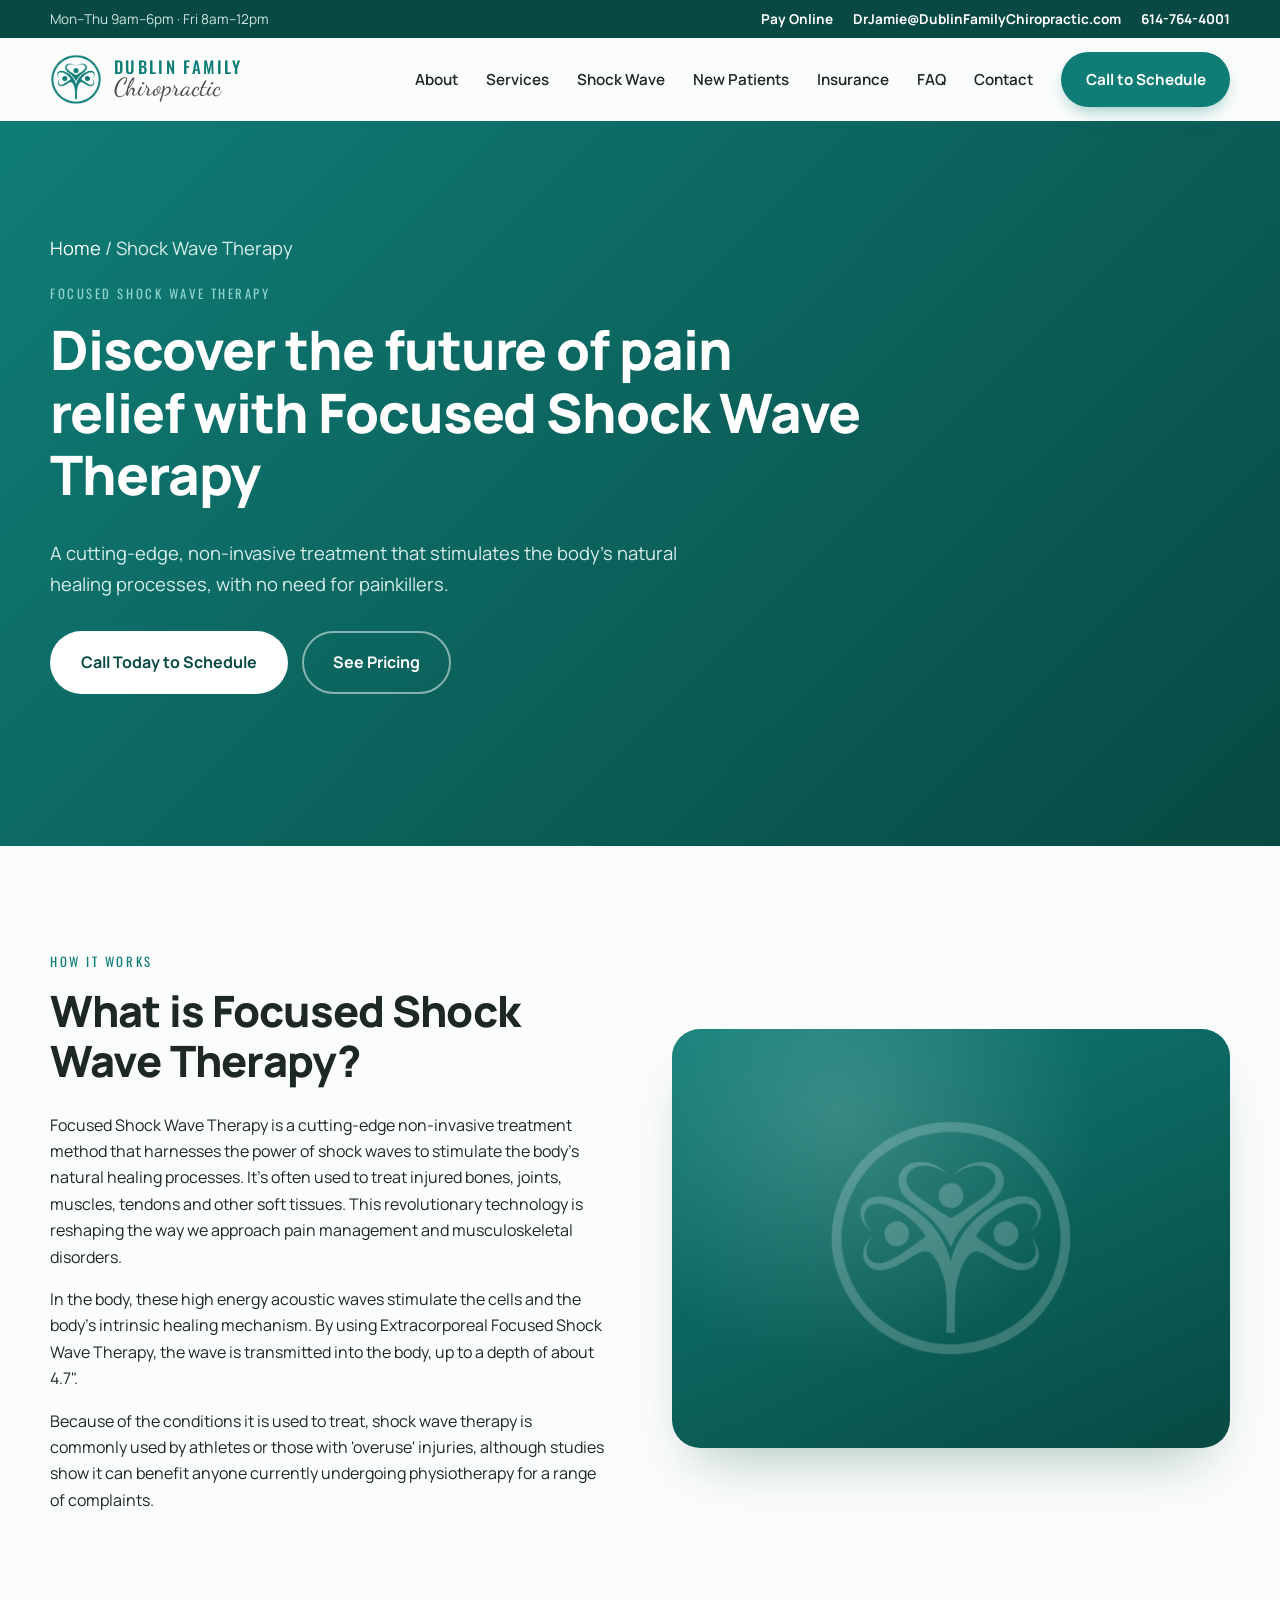
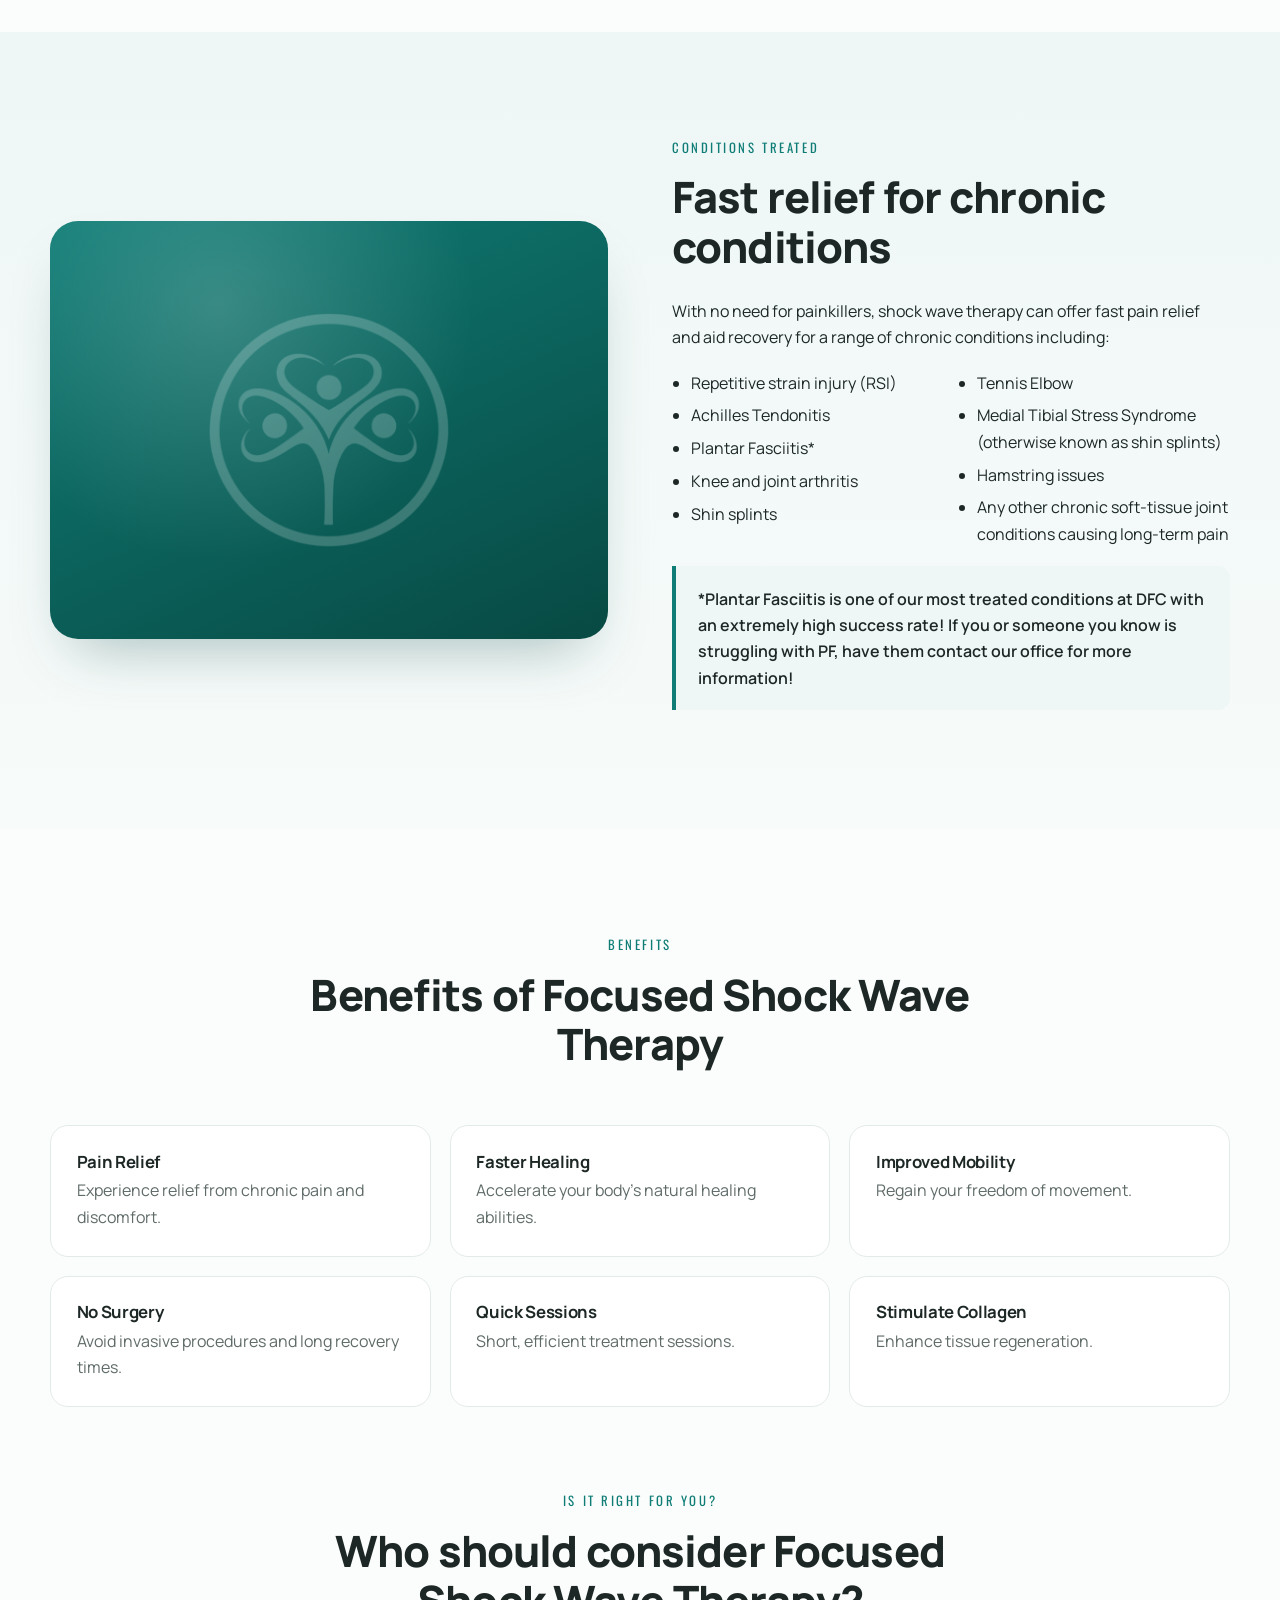
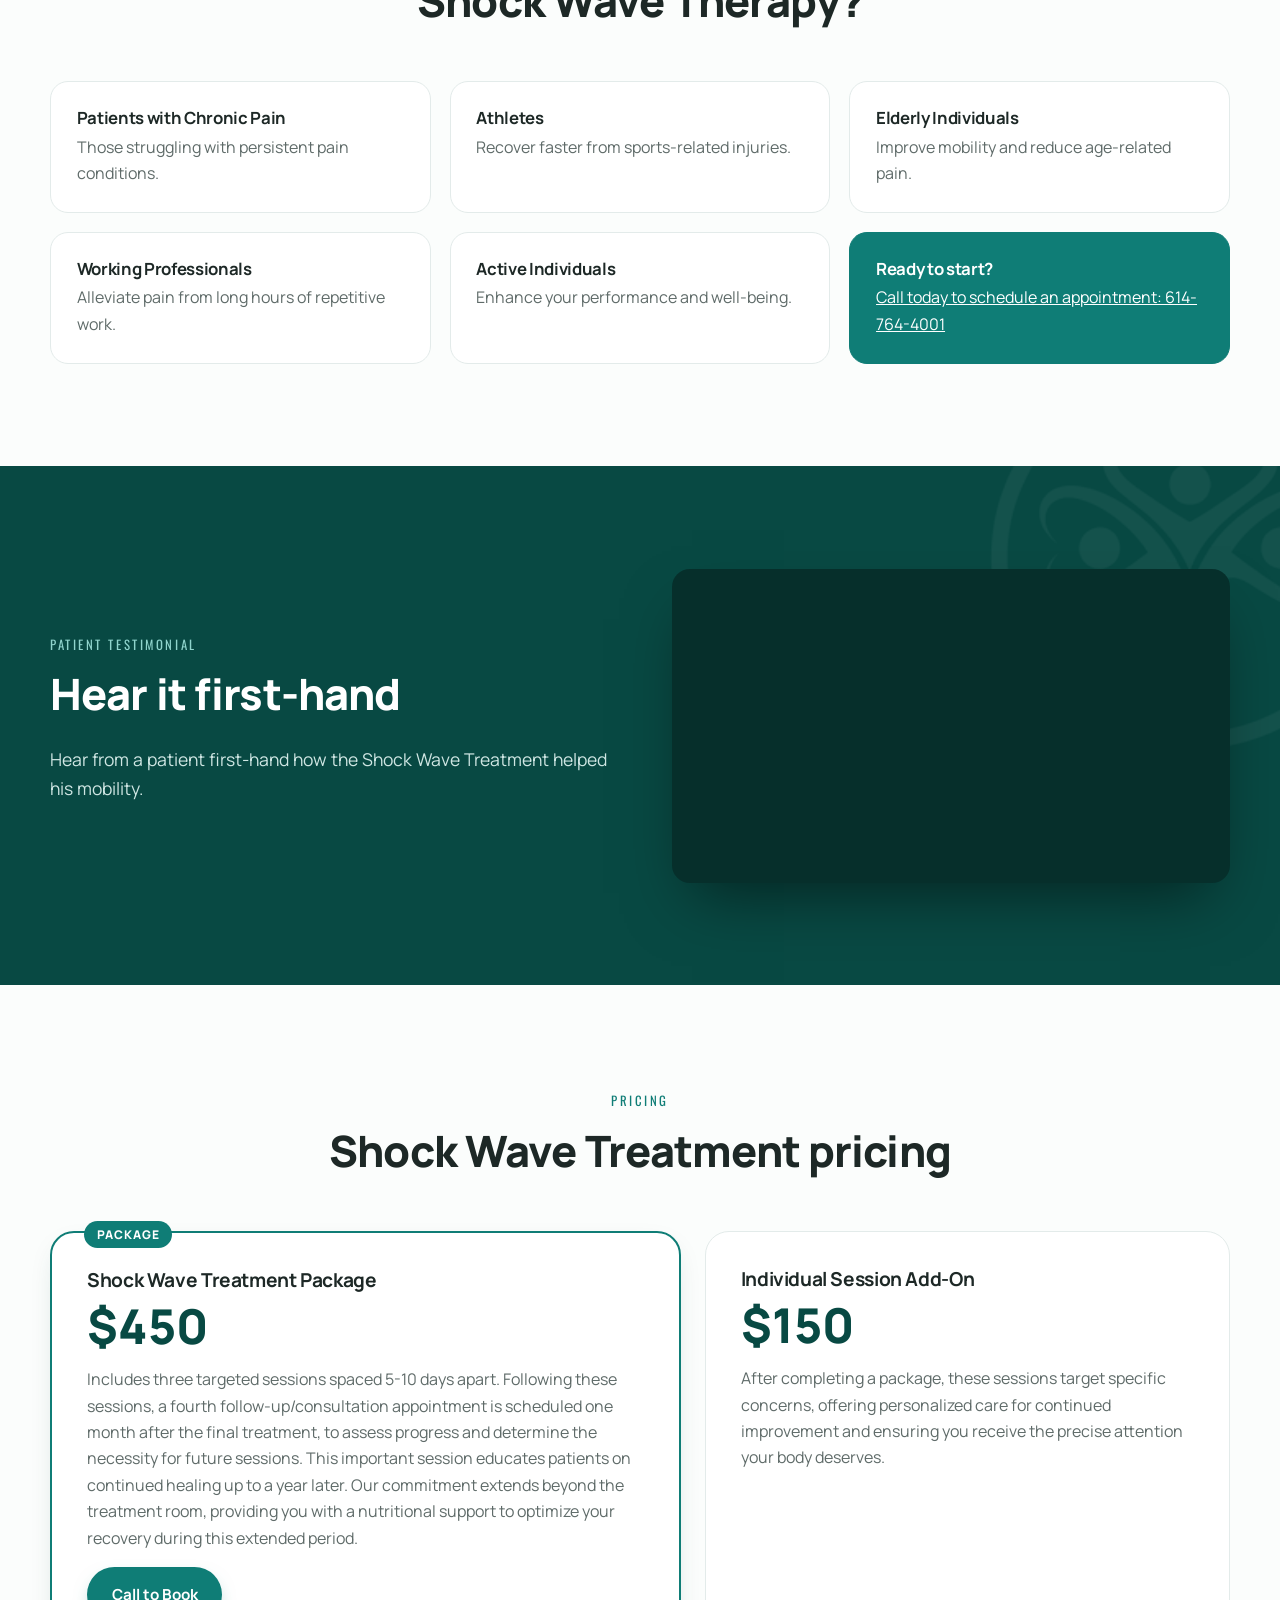
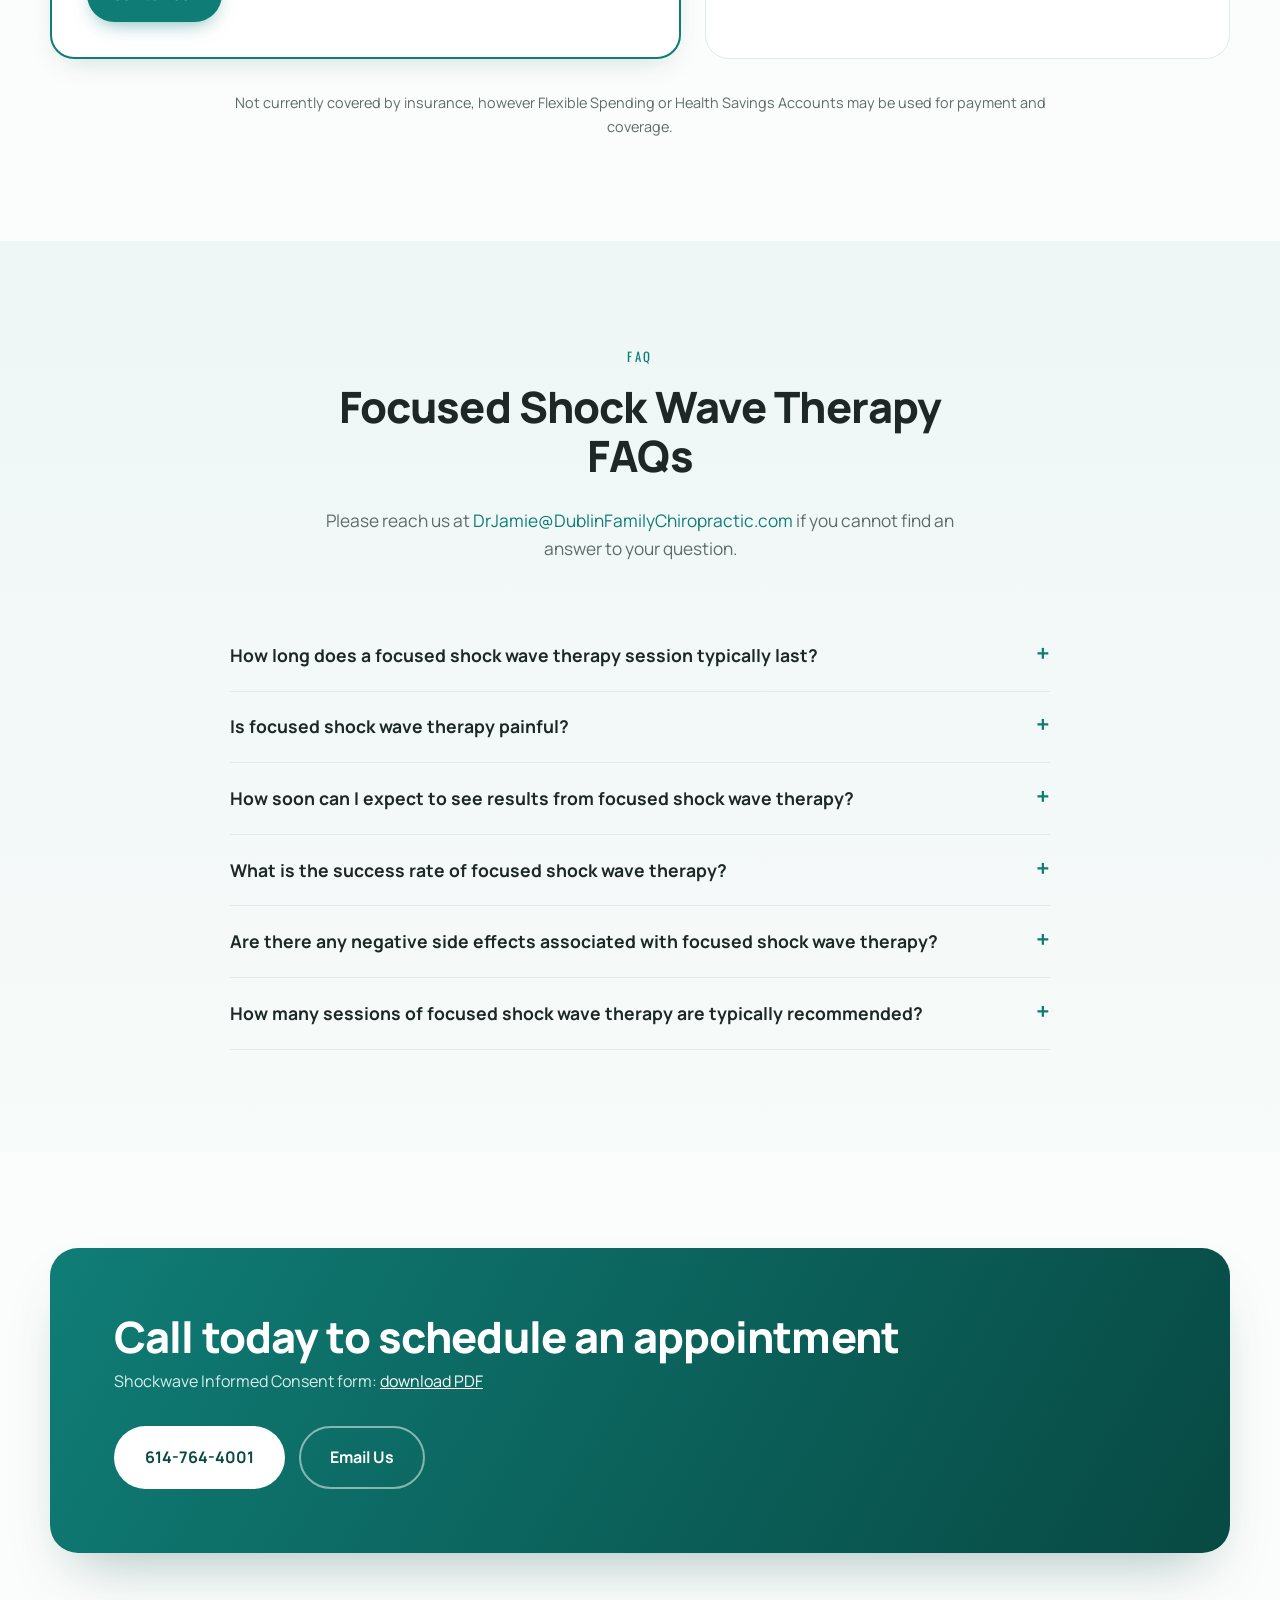
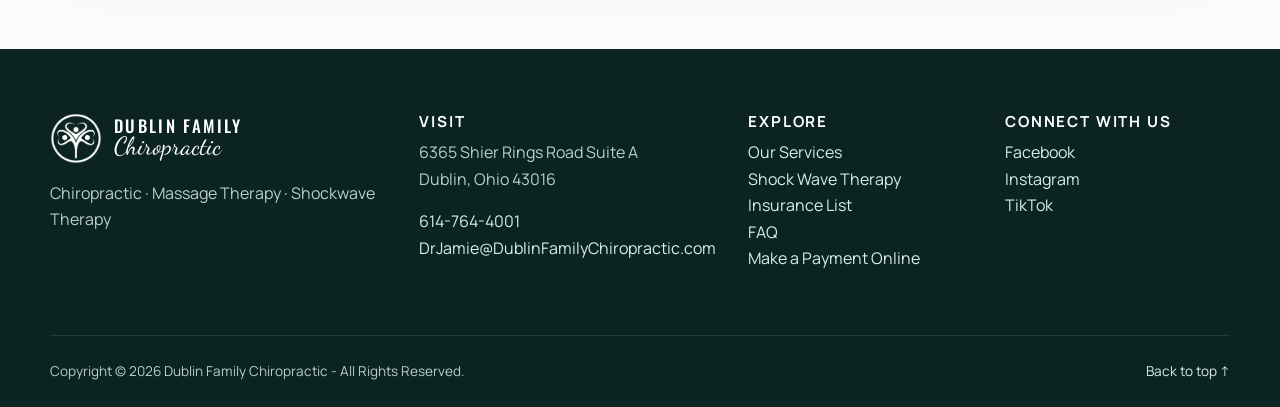
==== commit de5f2ec3: "Fold the nav bar into a circular logo badge on scroll After scrolling down, the header bar animates " ====
--- a/shock-wave-therapy/index.html
+++ b/shock-wave-therapy/index.html
@@ -40,6 +40,7 @@
   </div>
 
   <header class="header" id="top">
+   <div class="header__bar">
     <div class="container header__inner">
       <a href="../" class="brand" aria-label="Dublin Family Chiropractic home">
         <img src="../assets/logo-icon.png" alt="" class="brand__icon" width="52" height="51">
@@ -62,6 +63,7 @@
         <span></span><span></span><span></span>
       </button>
     </div>
+   </div>
   </header>
 
   <main>
--- a/styles.css
+++ b/styles.css
@@ -24,7 +24,7 @@
 *, *::before, *::after { box-sizing: border-box; }
 html { overflow-x: clip; scroll-behavior: smooth; scroll-padding-top: 90px; }
 body {
-  margin: 0; overflow-x: hidden;
+  margin: 0;
   font-family: "Manrope", system-ui, -apple-system, Segoe UI, Roboto, sans-serif;
   color: var(--ink);
   background: var(--bg);
@@ -67,12 +67,13 @@
 .topbar a { color: #fff; font-weight: 700; }
 .topbar__right { display: flex; gap: 1.25rem; align-items: center; }
 
-.header {
-  position: sticky; top: 0; z-index: 50;
-  background: rgba(251,253,252,.85); backdrop-filter: saturate(160%) blur(14px);
+.header { position: sticky; top: 0; z-index: 50; pointer-events: none; }
+.header__bar {
+  pointer-events: auto;
+  background: rgba(251,253,252,.9); backdrop-filter: saturate(160%) blur(14px);
   border-bottom: 1px solid transparent; transition: border-color .2s, box-shadow .2s;
 }
-.header.scrolled { border-color: var(--line); box-shadow: 0 6px 20px -16px rgba(0,0,0,.3); }
+.header.scrolled .header__bar { border-color: var(--line); box-shadow: 0 6px 20px -16px rgba(0,0,0,.3); }
 .header__inner { display: flex; align-items: center; justify-content: space-between; padding: .85rem 0; }
 
 .brand { display: flex; align-items: center; gap: .75rem; color: var(--teal); }
@@ -292,7 +293,7 @@
   .float-card { left: 1rem; }
 }
 @media (max-width: 860px) {
-  .header { backdrop-filter: none; background: #fff; }
+  .header__bar { backdrop-filter: none; background: #fff; }
   .nav-toggle { display: block; }
   .nav {
     position: fixed; inset: 0 0 0 auto; width: min(320px, 85vw); background: #fff; flex-direction: column; align-items: flex-start;
@@ -405,3 +406,87 @@
 .benefit--cta a { text-decoration: underline; }
 .hero .photo-frame__img { background: #fff; object-position: center top; }
 .photo-frame__img--contain { object-fit: contain; background: #dfe7e5; }
+
+/* Dr. Jamie portrait (background removed) */
+.photo-frame--portrait { overflow: hidden; }
+.photo-frame--portrait .photo-frame__mark { position: absolute; top: 8%; right: -12%; width: 70%; opacity: .1; }
+.photo-frame__portrait { position: absolute; left: 50%; bottom: 0; transform: translateX(-50%); width: 108%; max-width: none; height: auto; z-index: 1; }
+.photo-frame--portrait .photo-frame__label { z-index: 2; }
+.doctor__head { display: flex; align-items: center; gap: 1.2rem; margin-bottom: .6rem; }
+.doctor__head h2 { margin-bottom: 0; }
+.doctor__head .eyebrow { margin-bottom: .4rem; }
+.doctor__avatar {
+  width: 96px; height: 96px; flex: none; border-radius: 50%; object-fit: cover; object-position: center 12%;
+  background: linear-gradient(155deg, var(--teal) 0%, var(--teal-800) 100%);
+  border: 4px solid #fff; box-shadow: 0 0 0 2px var(--teal-100), var(--shadow);
+}
+@media (max-width: 640px) { .doctor__avatar { width: 72px; height: 72px; } }
+.hero .float-card { z-index: 3; top: auto; bottom: 22%; left: auto; right: -2rem; }
+@media (max-width: 980px) { .hero .float-card { right: 1rem; bottom: 18%; } }
+@media (max-width: 640px) { .hero .float-card { display: none; } }
+
+/* StoryBrand: problem section */
+.section--problem { padding-bottom: 0; }
+.problem { display: grid; grid-template-columns: 1.1fr .9fr; gap: 4rem; align-items: center; }
+.problem .lead { color: var(--ink); }
+.pain-list { list-style: none; padding: 0; margin: 0; display: grid; gap: .7rem; }
+.pain-list li {
+  display: flex; align-items: center; gap: .9rem; background: #fff; border: 1px solid var(--line);
+  border-radius: 14px; padding: .95rem 1.2rem; font-weight: 700; box-shadow: 0 6px 18px -14px rgba(8,73,67,.35);
+}
+.pain-list span { width: 40px; height: 40px; flex: none; display: grid; place-items: center; border-radius: 10px; background: #fdf2ef; }
+.plan .steps { margin-bottom: 2rem; }
+@media (max-width: 980px) { .problem { grid-template-columns: 1fr; gap: 2rem; } }
+.hero h1 { font-size: clamp(2.7rem, 5.6vw, 4.5rem); line-height: 1.05; }
+.hero h1 { font-size: clamp(2.4rem, 4.6vw, 3.7rem); line-height: 1.08; } .hero h1 .accent { white-space: nowrap; }
+
+/* Line icons (replaced emoji) */
+.card__icon, .info-row__icon { color: var(--teal); }
+.card--feature .card__icon { color: #fff; }
+.pain-list li { padding-left: 1.2rem; }
+.pain-dot { width: 10px !important; height: 10px !important; border-radius: 50% !important; background: var(--teal) !important; box-shadow: 0 0 0 5px var(--teal-50); }
+.file-link__icon { color: var(--teal); display: inline-flex; }
+
+/* ==========================================================
+   Collapsing nav: the bar folds into a circular logo badge
+   on scroll; clicking the badge unfolds it again.
+   ========================================================== */
+.header__bar {
+  --cx: 120px; --cy: 50%; --r: 34px;
+  clip-path: circle(150vmax at var(--cx) var(--cy));
+  transition: clip-path .55s cubic-bezier(.7,0,.2,1), border-color .2s, box-shadow .2s, background .3s;
+}
+.header__inner > .nav, .header__inner > .nav-toggle, .brand__text { transition: opacity .25s ease .2s; }
+
+.header.is-collapsed { filter: drop-shadow(0 8px 16px rgba(8,73,67,.28)); }
+.header.is-collapsed .header__bar {
+  clip-path: circle(var(--r) at var(--cx) var(--cy));
+  background: #fff; border-color: transparent; box-shadow: none;
+}
+.header.is-collapsed .header__inner > .nav,
+.header.is-collapsed .header__inner > .nav-toggle,
+.header.is-collapsed .brand__text { opacity: 0; transition-delay: 0s; }
+.header.is-collapsed .brand { cursor: pointer; }
+.header.is-collapsed .brand__icon { animation: orb-in .5s ease .35s both; }
+.header.is-collapsed .brand:hover .brand__icon { transform: scale(1.08) rotate(-8deg); }
+.brand__icon { transition: transform .25s ease; }
+@keyframes orb-in { from { transform: scale(.7) rotate(-30deg); } to { transform: none; } }
+
+/* tiny hint ring so the badge reads as a button */
+.header.is-collapsed .brand::after {
+  content: ""; position: absolute; width: calc(var(--r) * 2 - 6px); height: calc(var(--r) * 2 - 6px);
+  border-radius: 50%; border: 2px solid var(--teal-100); pointer-events: none;
+  animation: orb-ping 2.4s ease-out 1s 2;
+}
+.brand { position: relative; }
+.brand::after { left: 26px; top: 50%; transform: translate(-50%, -50%); }
+@keyframes orb-ping { from { opacity: 1; transform: translate(-50%,-50%) scale(1); } to { opacity: 0; transform: translate(-50%,-50%) scale(1.5); } }
+
+@media (max-width: 640px) {
+  .header__bar { --r: 30px; }
+  .brand::after { left: 22px; }
+}
+@media (prefers-reduced-motion: reduce) {
+  .header__bar, .brand__icon { transition: none; animation: none !important; }
+  .header.is-collapsed .brand::after { animation: none; }
+}
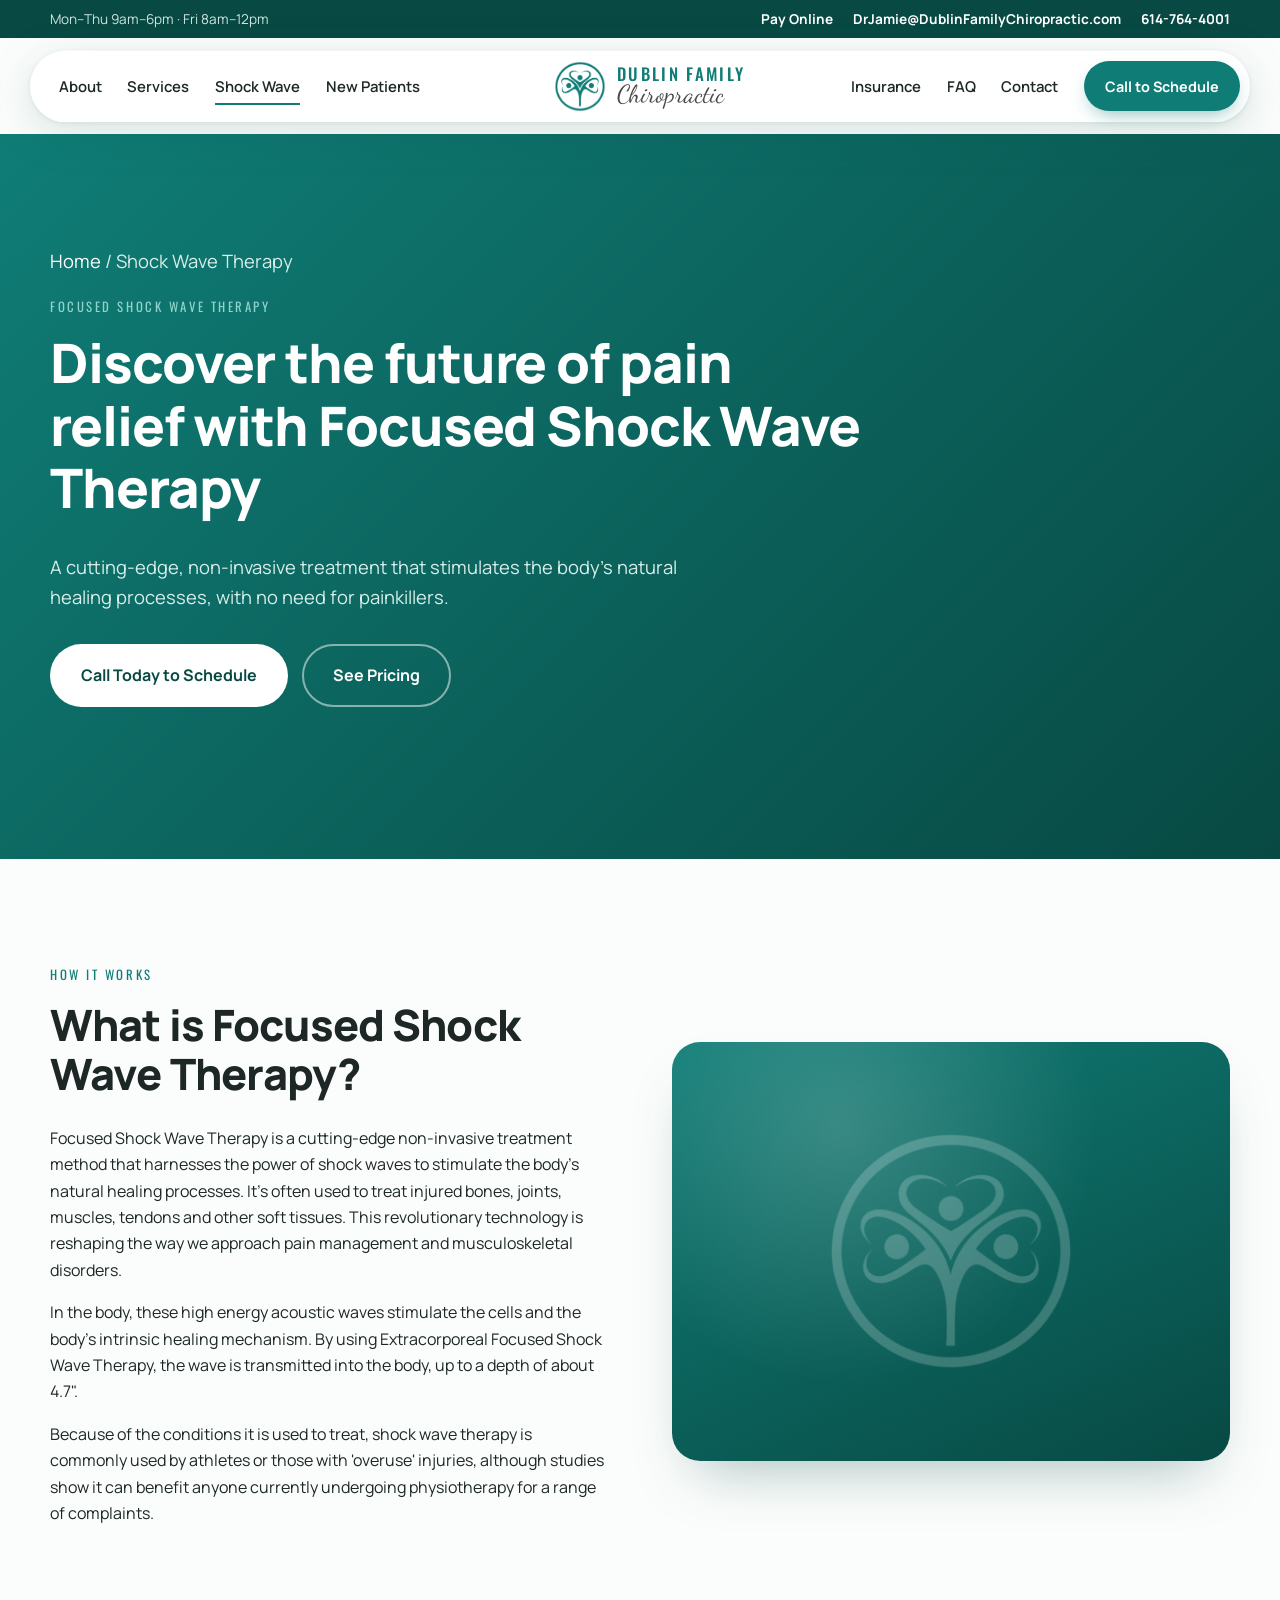
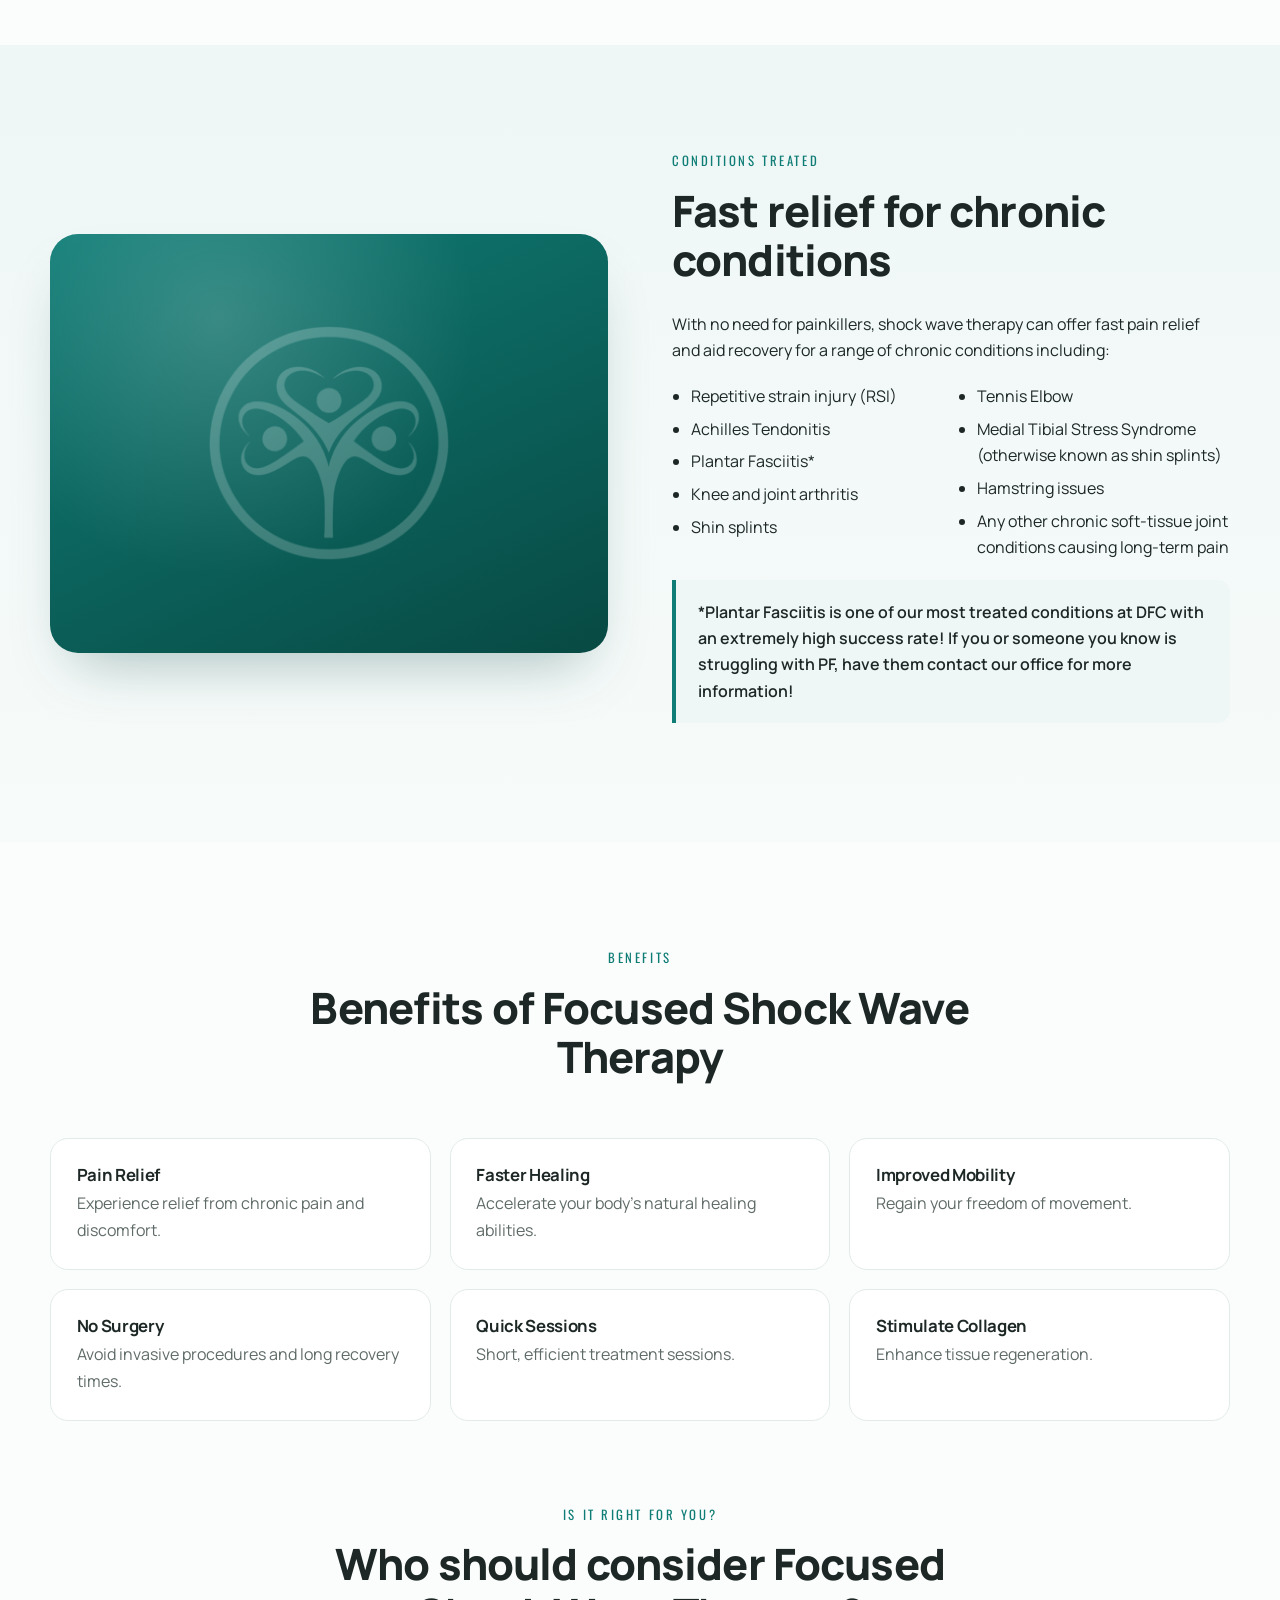
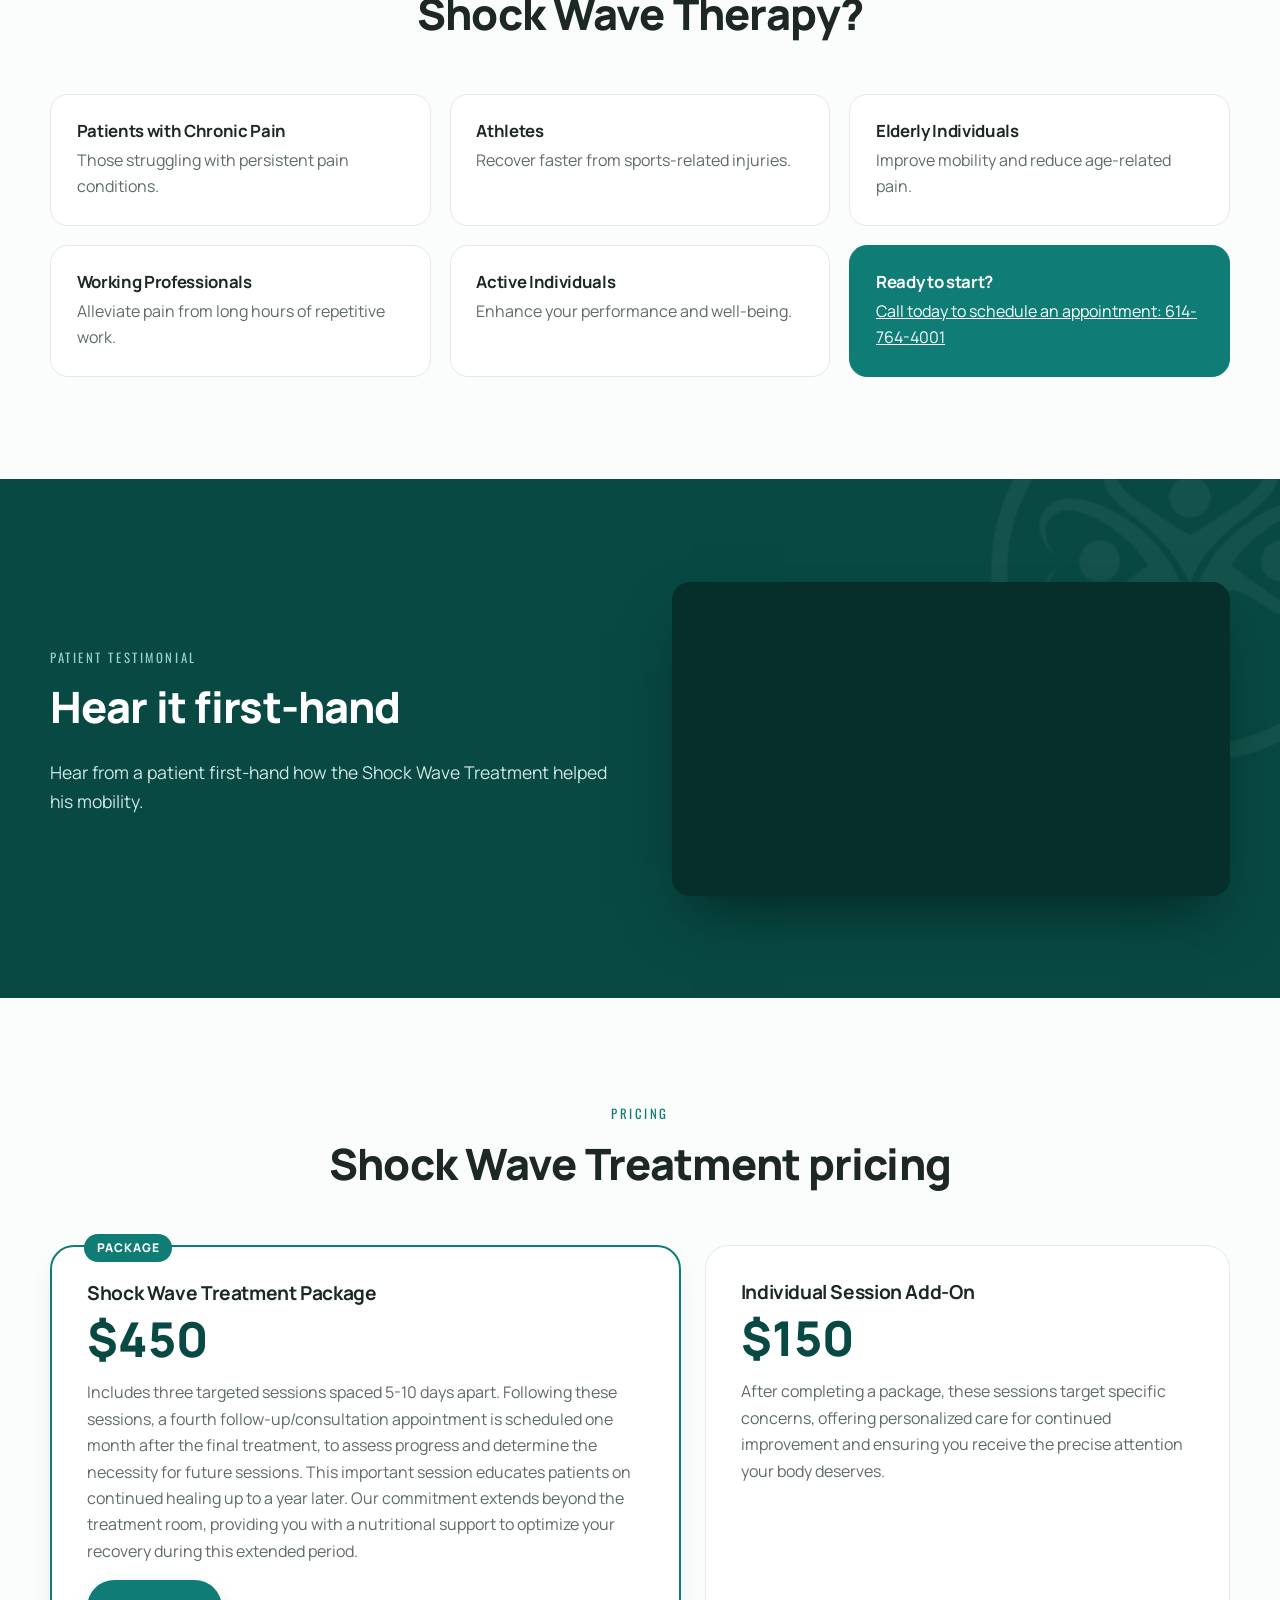
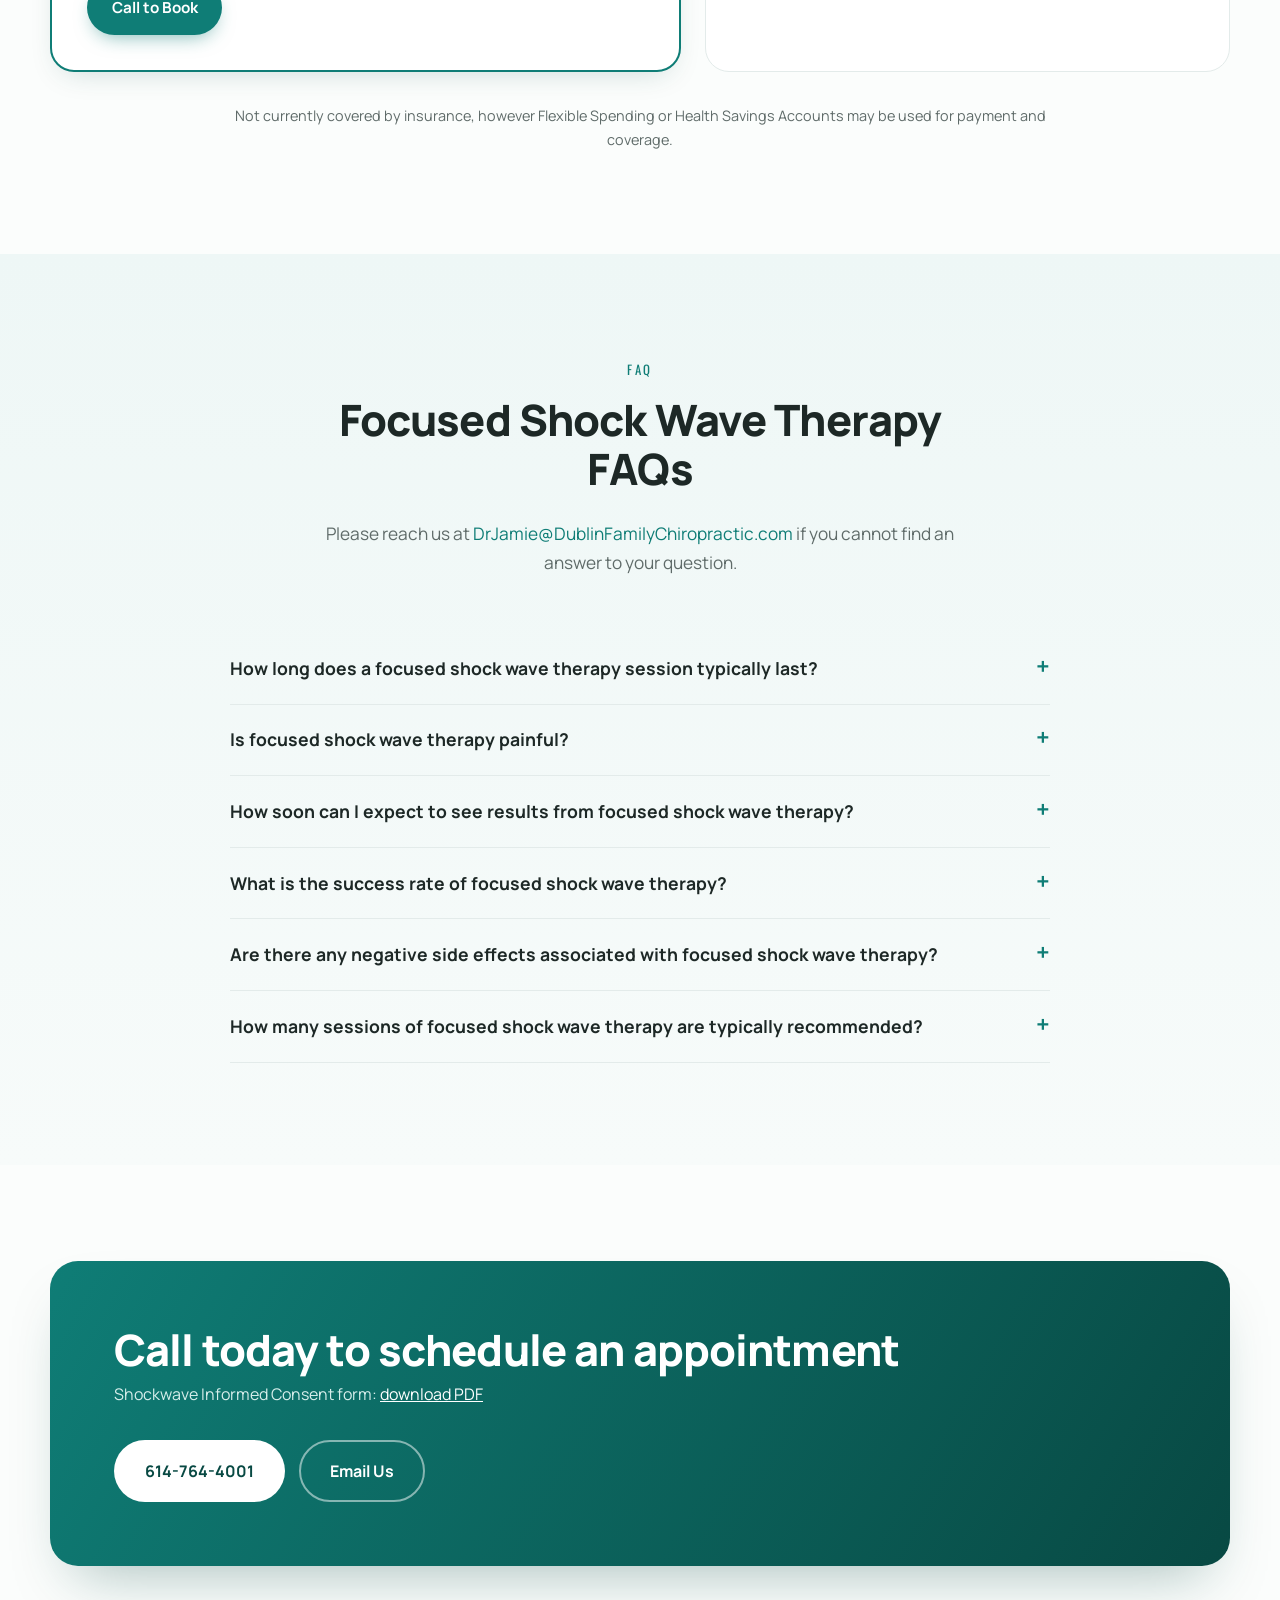
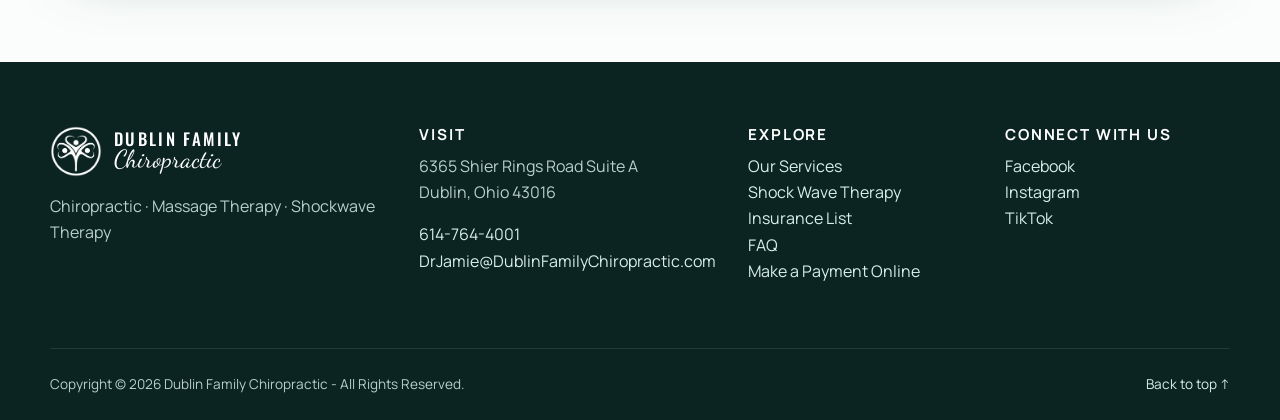
==== commit 2248f25b: "Rebuild folding header: centered logo, smooth fold Floating pill nav with the logo centered and link" ====
--- a/shock-wave-therapy/index.html
+++ b/shock-wave-therapy/index.html
@@ -40,16 +40,34 @@
   </div>
 
   <header class="header" id="top">
-   <div class="header__bar">
-    <div class="container header__inner">
-      <a href="../" class="brand" aria-label="Dublin Family Chiropractic home">
-        <img src="../assets/logo-icon.png" alt="" class="brand__icon" width="52" height="51">
-        <span class="brand__text">
-          <span class="brand__name">Dublin Family</span>
-          <span class="brand__script">Chiropractic</span>
-        </span>
-      </a>
-      <nav class="nav" id="nav" aria-label="Main">
+    <div class="header__pill">
+      <div class="header__shape-wrap" aria-hidden="true"><div class="header__shape"></div></div>
+      <div class="header__inner">
+        <nav class="header__nav header__nav--left" aria-label="Main">
+          <a href="../#about">About</a>
+          <a href="../#services">Services</a>
+          <a href="./" aria-current="page">Shock Wave</a>
+          <a href="../#new-patients">New Patients</a>
+        </nav>
+        <a href="../" class="brand" aria-label="Dublin Family Chiropractic home">
+          <img src="../assets/logo-icon.png" alt="" class="brand__icon" width="52" height="51">
+          <span class="brand__text">
+            <span class="brand__name">Dublin Family</span>
+            <span class="brand__script">Chiropractic</span>
+          </span>
+        </a>
+        <nav class="header__nav header__nav--right" aria-label="More">
+          <a href="../#insurance">Insurance</a>
+          <a href="../#faq">FAQ</a>
+          <a href="../#contact">Contact</a>
+          <a href="tel:6147644001" class="btn btn--primary btn--sm">Call to Schedule</a>
+        </nav>
+        <button class="nav-toggle" aria-label="Open menu" aria-expanded="false" aria-controls="mobile-nav">
+          <span></span><span></span><span></span>
+        </button>
+      </div>
+    </div>
+    <nav class="mobile-nav" id="mobile-nav" aria-label="Mobile">
         <a href="../#about">About</a>
         <a href="../#services">Services</a>
         <a href="./" aria-current="page">Shock Wave</a>
@@ -57,13 +75,8 @@
         <a href="../#insurance">Insurance</a>
         <a href="../#faq">FAQ</a>
         <a href="../#contact">Contact</a>
-        <a href="tel:6147644001" class="btn btn--primary nav__cta">Call to Schedule</a>
-      </nav>
-      <button class="nav-toggle" aria-label="Open menu" aria-expanded="false" aria-controls="nav">
-        <span></span><span></span><span></span>
-      </button>
-    </div>
-   </div>
+        <a href="tel:6147644001" class="btn btn--primary">Call to Schedule</a>
+    </nav>
   </header>
 
   <main>
--- a/styles.css
+++ b/styles.css
@@ -22,7 +22,7 @@
 }
 
 *, *::before, *::after { box-sizing: border-box; }
-html { overflow-x: clip; scroll-behavior: smooth; scroll-padding-top: 90px; }
+html { overflow-x: clip; scroll-behavior: smooth; scroll-padding-top: 100px; }
 body {
   margin: 0;
   font-family: "Manrope", system-ui, -apple-system, Segoe UI, Roboto, sans-serif;
@@ -67,14 +67,6 @@
 .topbar a { color: #fff; font-weight: 700; }
 .topbar__right { display: flex; gap: 1.25rem; align-items: center; }
 
-.header { position: sticky; top: 0; z-index: 50; pointer-events: none; }
-.header__bar {
-  pointer-events: auto;
-  background: rgba(251,253,252,.9); backdrop-filter: saturate(160%) blur(14px);
-  border-bottom: 1px solid transparent; transition: border-color .2s, box-shadow .2s;
-}
-.header.scrolled .header__bar { border-color: var(--line); box-shadow: 0 6px 20px -16px rgba(0,0,0,.3); }
-.header__inner { display: flex; align-items: center; justify-content: space-between; padding: .85rem 0; }
 
 .brand { display: flex; align-items: center; gap: .75rem; color: var(--teal); }
 .brand__icon { width: 52px; height: auto; }
@@ -83,14 +75,6 @@
 .brand__script { font-family: "Dancing Script", cursive; font-size: 1.55rem; color: var(--gray); margin-top: -.05em; }
 .brand--light .brand__name, .brand--light .brand__script { color: #fff; }
 
-.nav { display: flex; align-items: center; gap: 1.75rem; }
-.nav a:not(.btn) { color: var(--ink); font-weight: 600; font-size: .95rem; position: relative; }
-.nav a:not(.btn)::after {
-  content: ""; position: absolute; left: 0; bottom: -6px; height: 2px; width: 0; background: var(--teal); transition: width .2s;
-}
-.nav a:not(.btn):hover::after { width: 100%; }
-.nav-toggle { display: none; background: none; border: 0; padding: .5rem; cursor: pointer; }
-.nav-toggle span { display: block; width: 24px; height: 2px; background: var(--ink); margin: 5px 0; transition: .25s; }
 
 /* ---------- Hero ---------- */
 .hero {
@@ -293,19 +277,6 @@
   .float-card { left: 1rem; }
 }
 @media (max-width: 860px) {
-  .header__bar { backdrop-filter: none; background: #fff; }
-  .nav-toggle { display: block; }
-  .nav {
-    position: fixed; inset: 0 0 0 auto; width: min(320px, 85vw); background: #fff; flex-direction: column; align-items: flex-start;
-    padding: 6rem 2rem 2rem; gap: 1.4rem; transform: translateX(100%); transition: transform .3s ease; box-shadow: -20px 0 40px -20px rgba(0,0,0,.3);
-  }
-  .nav.open { transform: none; }
-  .nav:not(.open) { visibility: hidden; transition: transform .3s ease, visibility 0s .3s; }
-  .nav a:not(.btn) { font-size: 1.15rem; }
-  .nav-toggle { position: relative; z-index: 60; }
-  .nav-toggle[aria-expanded="true"] span:nth-child(1) { transform: translateY(7px) rotate(45deg); }
-  .nav-toggle[aria-expanded="true"] span:nth-child(2) { opacity: 0; }
-  .nav-toggle[aria-expanded="true"] span:nth-child(3) { transform: translateY(-7px) rotate(-45deg); }
   .topbar__inner > span:first-child { display: none; }
   .topbar__inner { justify-content: center; }
 }
@@ -447,46 +418,139 @@
 .pain-dot { width: 10px !important; height: 10px !important; border-radius: 50% !important; background: var(--teal) !important; box-shadow: 0 0 0 5px var(--teal-50); }
 .file-link__icon { color: var(--teal); display: inline-flex; }
 
+
 /* ==========================================================
-   Collapsing nav: the bar folds into a circular logo badge
-   on scroll; clicking the badge unfolds it again.
+   HEADER: floating pill with a centered logo.
+   On scroll the links slide in toward the logo and fade, then the
+   pill's sides close in until only a circle around the logo is left.
+   Only transform / opacity / clip-path are animated, so it stays smooth.
    ========================================================== */
-.header__bar {
-  --cx: 120px; --cy: 50%; --r: 34px;
-  clip-path: circle(150vmax at var(--cx) var(--cy));
-  transition: clip-path .55s cubic-bezier(.7,0,.2,1), border-color .2s, box-shadow .2s, background .3s;
-}
-.header__inner > .nav, .header__inner > .nav-toggle, .brand__text { transition: opacity .25s ease .2s; }
-
-.header.is-collapsed { filter: drop-shadow(0 8px 16px rgba(8,73,67,.28)); }
-.header.is-collapsed .header__bar {
-  clip-path: circle(var(--r) at var(--cx) var(--cy));
-  background: #fff; border-color: transparent; box-shadow: none;
-}
-.header.is-collapsed .header__inner > .nav,
-.header.is-collapsed .header__inner > .nav-toggle,
-.header.is-collapsed .brand__text { opacity: 0; transition-delay: 0s; }
+.header {
+  --h: 72px;                       /* pill height = circle diameter */
+  --ease: cubic-bezier(.65, 0, .35, 1);
+  --ease-out: cubic-bezier(.22, 1, .36, 1);
+  position: sticky; top: 0; z-index: 50;
+  padding: 12px 0;
+  pointer-events: none;            /* only the pill itself is clickable */
+}
+.header__pill {
+  position: relative; height: var(--h);
+  width: min(100% - 1.5rem, 1220px); margin-inline: auto;
+}
+
+/* background shape (clipped); shadow lives on the wrapper so it isn't clipped */
+.header__shape-wrap {
+  position: absolute; inset: 0;
+  filter: drop-shadow(0 10px 22px rgba(8, 73, 67, .14)) drop-shadow(0 1px 2px rgba(8, 73, 67, .08));
+}
+.header__shape {
+  position: absolute; inset: 0; background: #fff;
+  clip-path: inset(0 0 round calc(var(--h) / 2));
+  transition: clip-path .55s var(--ease);
+  will-change: clip-path;
+}
+
+.header__inner {
+  position: relative; height: 100%;
+  display: grid; grid-template-columns: 1fr auto 1fr; align-items: center;
+  padding: 0 .6rem 0 1.8rem;
+}
+.header__nav { display: flex; align-items: center; gap: 1.6rem; pointer-events: auto; }
+.header__nav--left { justify-self: start; }
+.header__nav--right { justify-self: end; }
+.header__nav a:not(.btn) { color: var(--ink); font-weight: 600; font-size: .93rem; position: relative; white-space: nowrap; }
+.header__nav a:not(.btn)::after {
+  content: ""; position: absolute; left: 0; bottom: -6px; height: 2px; width: 100%; background: var(--teal);
+  transform: scaleX(0); transform-origin: left; transition: transform .25s var(--ease-out);
+}
+.header__nav a:not(.btn):hover::after, .header__nav a[aria-current="page"]::after { transform: scaleX(1); }
+.btn--sm { padding: .7rem 1.2rem; font-size: .9rem; }
+
+/* links: expanded state (transition used when opening, so they arrive after the pill grows) */
+.header__nav--left, .header__nav--right, .brand__text, .nav-toggle {
+  transition: opacity .35s var(--ease-out) .22s, transform .45s var(--ease-out) .18s;
+}
+
+/* brand / logo */
+.header .brand {
+  pointer-events: auto; position: relative; justify-self: center;
+  display: flex; align-items: center; gap: .7rem;
+}
+.header .brand__icon {
+  width: 52px; height: auto;
+  transition: transform .55s var(--ease);
+  will-change: transform;
+}
+
+/* ---------- Folded ---------- */
+.header.is-collapsed .header__shape {
+  clip-path: inset(0 calc(50% - var(--h) / 2) round calc(var(--h) / 2));
+  transition: clip-path .55s var(--ease) .12s;
+}
+.header.is-collapsed .header__nav--left  { opacity: 0; transform: translateX(60px);  pointer-events: none; }
+.header.is-collapsed .header__nav--right { opacity: 0; transform: translateX(-60px); pointer-events: none; }
+.header.is-collapsed .brand__text        { opacity: 0; transform: translateX(-12px); }
+.header.is-collapsed .nav-toggle         { opacity: 0; pointer-events: none; }
+.header.is-collapsed .header__nav--left,
+.header.is-collapsed .header__nav--right,
+.header.is-collapsed .brand__text,
+.header.is-collapsed .nav-toggle {
+  transition: opacity .22s ease, transform .4s var(--ease);
+}
+/* slide the logo icon to the exact center of the circle (offset set by JS) */
+.header.is-collapsed .brand__icon {
+  transform: translateX(var(--icon-shift, 0px));
+  transition: transform .55s var(--ease) .12s;
+}
 .header.is-collapsed .brand { cursor: pointer; }
-.header.is-collapsed .brand__icon { animation: orb-in .5s ease .35s both; }
-.header.is-collapsed .brand:hover .brand__icon { transform: scale(1.08) rotate(-8deg); }
-.brand__icon { transition: transform .25s ease; }
-@keyframes orb-in { from { transform: scale(.7) rotate(-30deg); } to { transform: none; } }
-
-/* tiny hint ring so the badge reads as a button */
-.header.is-collapsed .brand::after {
-  content: ""; position: absolute; width: calc(var(--r) * 2 - 6px); height: calc(var(--r) * 2 - 6px);
-  border-radius: 50%; border: 2px solid var(--teal-100); pointer-events: none;
-  animation: orb-ping 2.4s ease-out 1s 2;
-}
-.brand { position: relative; }
-.brand::after { left: 26px; top: 50%; transform: translate(-50%, -50%); }
-@keyframes orb-ping { from { opacity: 1; transform: translate(-50%,-50%) scale(1); } to { opacity: 0; transform: translate(-50%,-50%) scale(1.5); } }
-
+.header.is-collapsed .brand:hover .brand__icon { transform: translateX(var(--icon-shift, 0px)) scale(1.07); transition-delay: 0s; transition-duration: .3s; }
+.header.is-collapsed .brand:focus-visible { outline: none; }
+.header.is-collapsed .brand:focus-visible .brand__icon { outline: 2px solid var(--teal); outline-offset: 6px; border-radius: 50%; }
+
+/* ---------- Mobile ---------- */
+.nav-toggle {
+  display: none; justify-self: end; pointer-events: auto;
+  background: none; border: 0; padding: .6rem; margin-right: .3rem; cursor: pointer;
+}
+.nav-toggle span { display: block; width: 22px; height: 2px; background: var(--ink); margin: 5px 0; border-radius: 2px; transition: transform .3s var(--ease), opacity .2s; }
+.nav-toggle[aria-expanded="true"] span:nth-child(1) { transform: translateY(7px) rotate(45deg); }
+.nav-toggle[aria-expanded="true"] span:nth-child(2) { opacity: 0; }
+.nav-toggle[aria-expanded="true"] span:nth-child(3) { transform: translateY(-7px) rotate(-45deg); }
+
+.mobile-nav {
+  position: fixed; top: calc(var(--h) + 24px); left: .75rem; right: .75rem; z-index: 49;
+  display: flex; flex-direction: column; gap: .2rem; padding: 1rem;
+  background: #fff; border-radius: 24px; box-shadow: 0 24px 50px -20px rgba(8, 73, 67, .35);
+  opacity: 0; transform: translateY(-10px) scale(.98); transform-origin: top center;
+  visibility: hidden; pointer-events: none;
+  transition: opacity .25s ease, transform .3s var(--ease-out), visibility 0s .3s;
+}
+.mobile-nav a:not(.btn) { padding: .8rem 1rem; border-radius: 12px; font-weight: 700; color: var(--ink); font-size: 1.05rem; }
+.mobile-nav a:not(.btn):hover { background: var(--teal-50); }
+.mobile-nav .btn { margin-top: .6rem; }
+.header.menu-open .mobile-nav { opacity: 1; transform: none; visibility: visible; pointer-events: auto; transition: opacity .25s ease, transform .3s var(--ease-out); }
+
+@media (max-width: 1120px) {
+  .header { --h: 64px; }
+  .header__nav { display: none; }
+  .nav-toggle { display: block; }
+  .header__inner { padding: 0 .4rem 0 1rem; }
+  .header .brand__icon { width: 44px; }
+}
 @media (max-width: 640px) {
-  .header__bar { --r: 30px; }
-  .brand::after { left: 22px; }
+  .header { padding: 8px 0; --h: 60px; }
+  .header__pill { width: calc(100% - 1rem); }
+  .header .brand__name { font-size: .85rem; }
+  .header .brand__script { font-size: 1.25rem; }
+  .mobile-nav { top: calc(var(--h) + 16px); left: .5rem; right: .5rem; }
 }
 @media (prefers-reduced-motion: reduce) {
-  .header__bar, .brand__icon { transition: none; animation: none !important; }
-  .header.is-collapsed .brand::after { animation: none; }
-}
+  .header__shape, .header .brand__icon, .header__nav--left, .header__nav--right, .brand__text, .nav-toggle, .mobile-nav { transition: none !important; }
+}
+.header .brand__name { white-space: nowrap; }
+.header .brand { grid-column: 2; grid-row: 1; }
+.header__nav--left { grid-column: 1; grid-row: 1; }
+.header__nav--right { grid-column: 3; grid-row: 1; }
+.nav-toggle { grid-column: 3; grid-row: 1; }
+.mobile-nav { position: absolute; top: calc(100% - 4px); left: .75rem; right: .75rem; }
+@media (max-width: 640px) { .mobile-nav { top: calc(100% - 2px); left: .5rem; right: .5rem; } }
